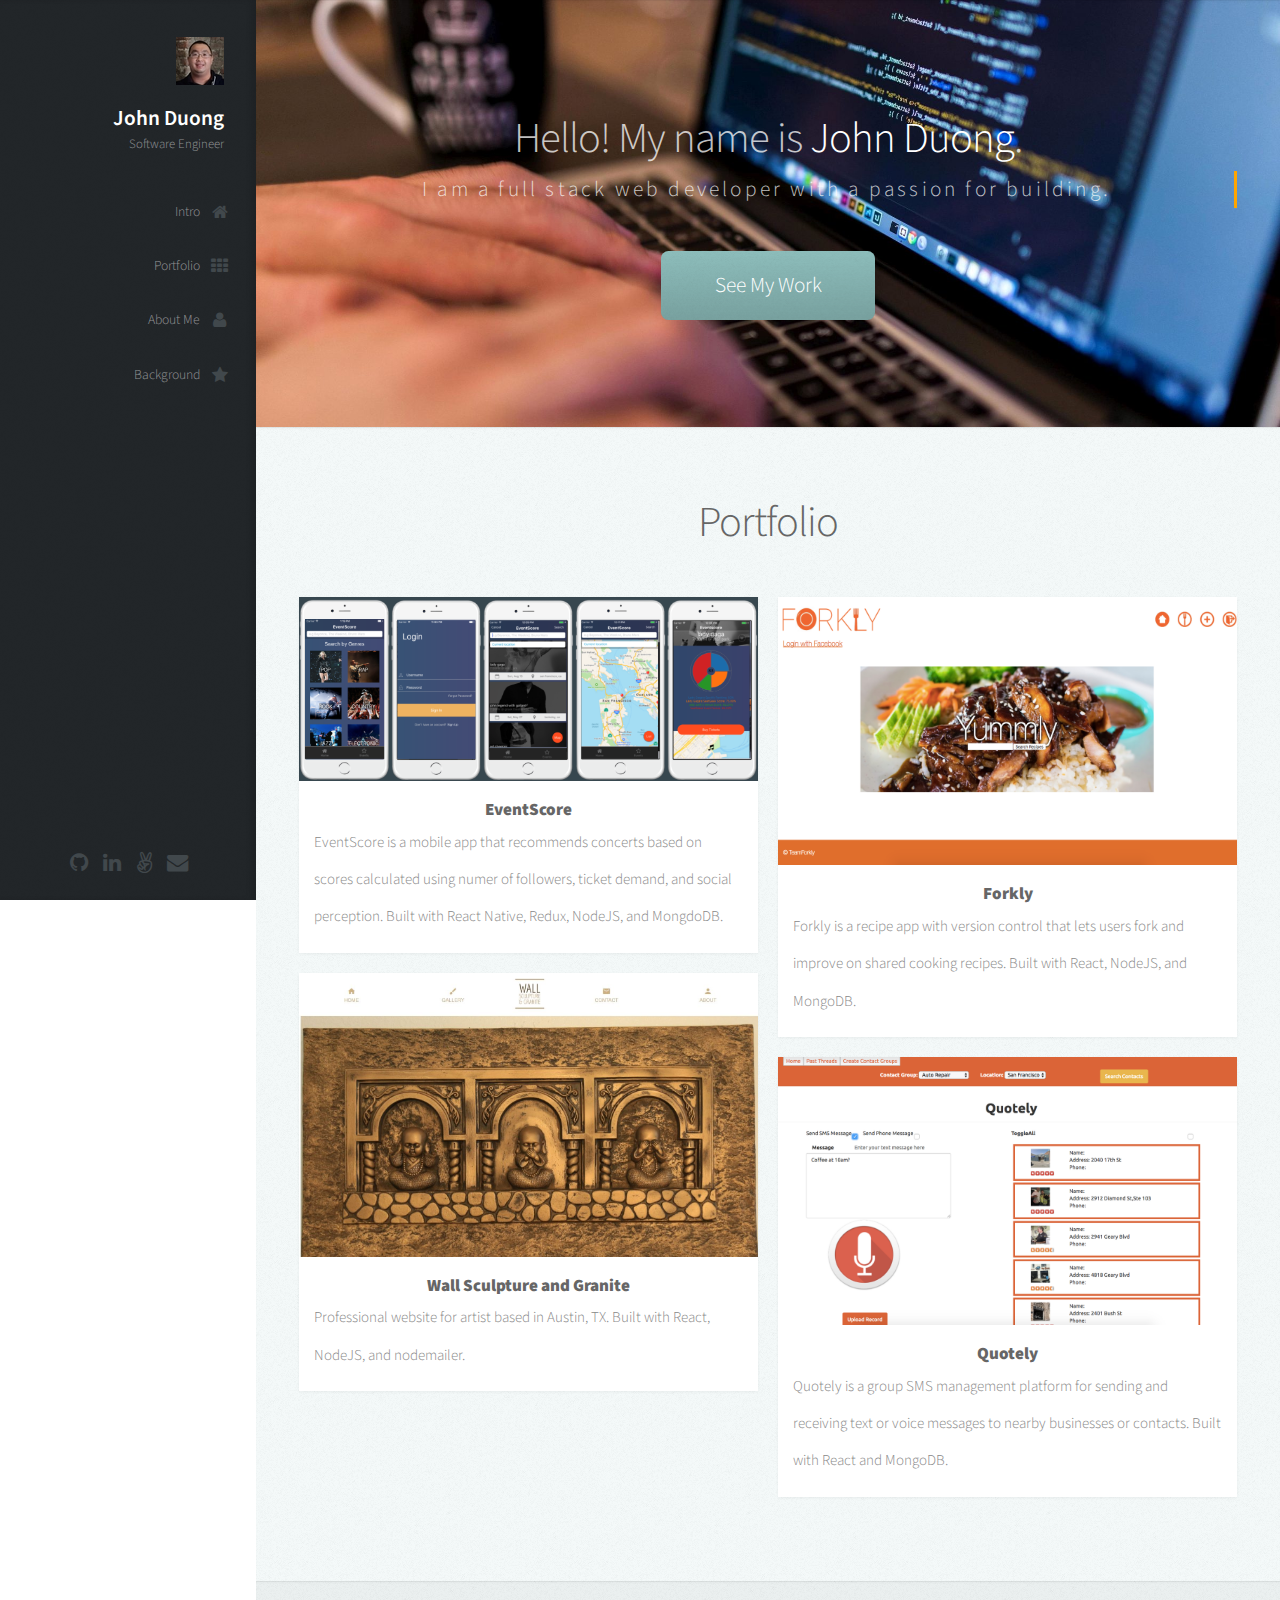
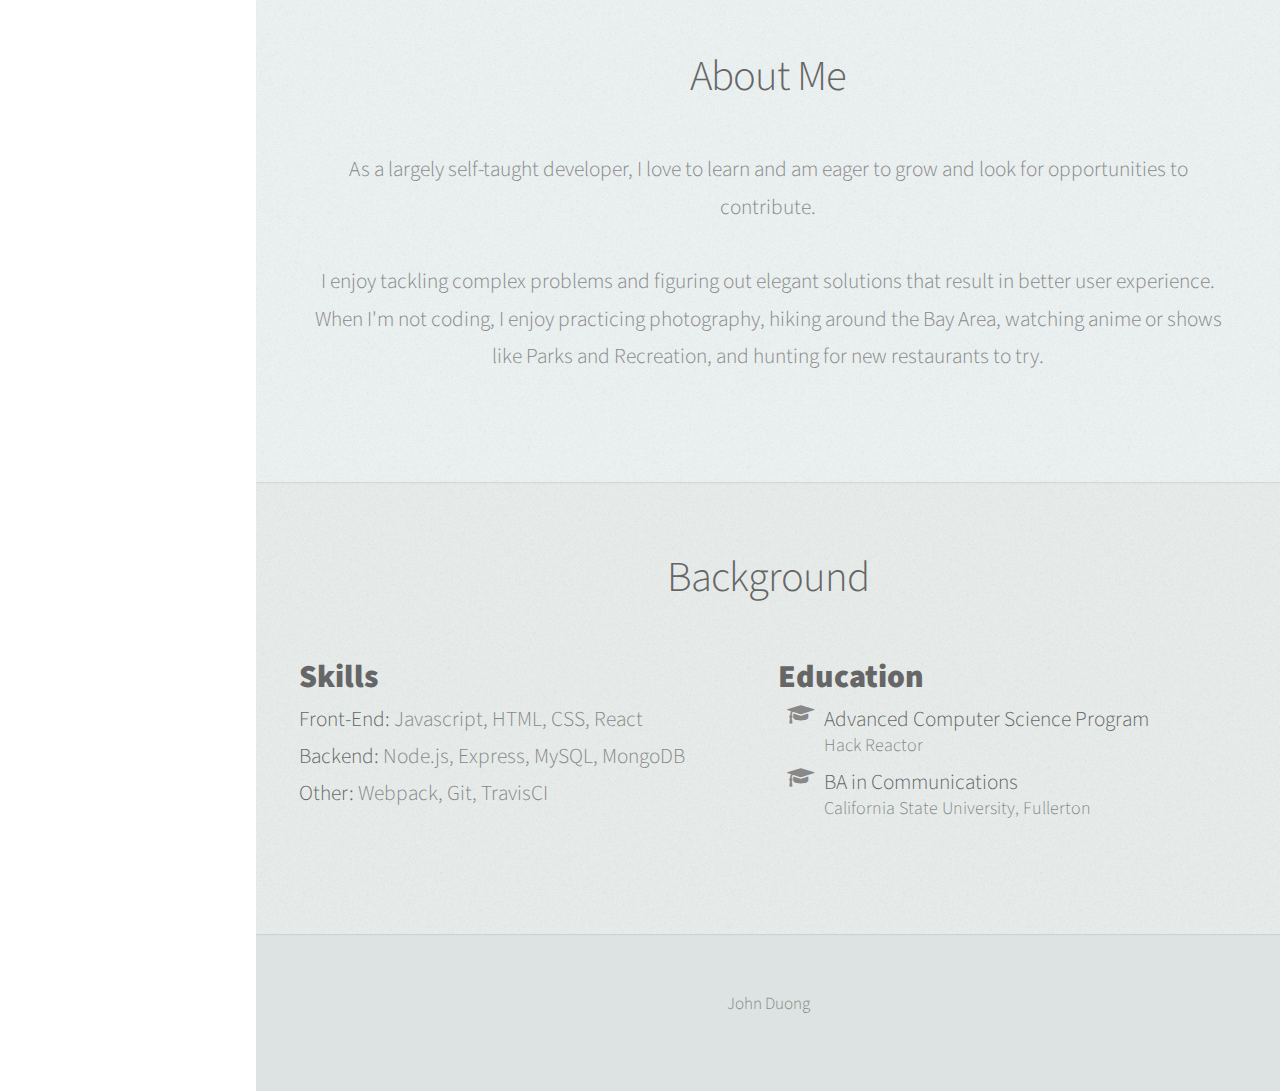
==== docs/index.html @ c447e910 "changed order of items in portfolio" ====
<!DOCTYPE HTML>

<html>

<head>
	<meta name="generator" content="Hugo 0.26" />
	<title>John Duong | Full Stack Developer</title>
	<meta charset="utf-8" />
	<meta name="viewport" content="width=device-width, initial-scale=1" />

	<link rel="stylesheet" href="css/main.css" />


</head>

<body>


	<div id="header">

		<div class="top">


			<div id="logo">
				<span class="image avatar48">
					<img src="img/profileppic48.jpg" alt="" />
				</span>
				<h1 id="title">John Duong</h1>
				<p>Software Engineer</p>
			</div>


			<nav id="nav">

				<ul>
					<li>
						<a href="#top" id="top-link" class="skel-layers-ignoreHref">
							<span class="icon fa-home">Intro</span>
						</a>
					</li>
					<li>
						<a href="#portfolio" id="portfolio-link" class="skel-layers-ignoreHref">
							<span class="icon fa-th">Portfolio</span>
						</a>
					</li>
					<li>
						<a href="#about" id="about-link" class="skel-layers-ignoreHref">
							<span class="icon fa-user">About Me</span>
						</a>
					</li>
					<li>
						<a href="#contact" id="contact-link" class="skel-layers-ignoreHref">
							<span class="icon fa-star">Background</span>
						</a>
					</li>
				</ul>
			</nav>

		</div>

		<div class="bottom">


			<ul class="icons">

				<li>
					<a href="https://github.com/johntduong" class="icon fa-github">
						<span class="label">github</span>
					</a>
				</li>

				<li>
					<a href="https://www.linkedin.com/in/johntduong/" class="icon fa-linkedin">
						<span class="label">linkedin</span>
					</a>
				</li>

				<li>
					<a href="https://angel.co/john-duong-3" class="icon fa-angellist">
						<span class="label">angellist</span>
					</a>
				</li>

				<li>
					<a href="mailto:duong.johnpaul@gmail.com" class="icon fa-envelope">
						<span class="label">email</span>
					</a>
				</li>

			</ul>

		</div>

	</div>


	<div id="main">


		<section id="top" class="one dark cover">
			<div class="container">

				<header class="typewriter">
					<h2 class="alt">Hello! My name is
						<strong>John Duong</strong>.</h2>
					<p>I am a full stack web developer with a passion for building.
						<br />
					</p>
				</header>

				<footer>
					<a href="#portfolio" class="button scrolly">See My Work</a>
				</footer>

			</div>
		</section>


		<section id="portfolio" class="two">
			<div class="container">

				<header>
					<h2>Portfolio</h2>
				</header>

				<div class="row">
					<div class="4u 12u$(mobile)">

						<article class="item">
							<a href="https://github.com/johntduong/Eventscore" class="image fit">
								<img src="img/eventscore.png" alt="" />
							</a>
							<header>
								<h3>EventScore</h3>
								<p class="portdescription">EventScore is a mobile app that recommends concerts based on scores calculated using numer of followers, ticket demand,
									and social perception. Built with React Native, Redux, NodeJS, and MongdoDB.</p>
							</header>
						</article>

						<article class="item">
							<a href="https://github.com/johntduong/datart-client" class="image fit">
								<img src="img/wallsculpture.jpg" alt="" />
							</a>
							<header>
								<h3>Wall Sculpture and Granite</h3>
								<p class="portdescription">Professional website for artist based in Austin, TX. Built with React, NodeJS, and nodemailer.</p>
							</header>
						</article>

					</div>

					<div class="4u 12u$(mobile)">

						<article class="item">
							<a href="https://forkly-shielded-oasis-16105.herokuapp.com/" class="image fit">
								<img src="img/forkly.png" alt="" />
							</a>
							<header>
								<h3>Forkly</h3>
								<p class="portdescription">Forkly is a recipe app with version control that lets users fork and improve on shared cooking recipes. Built with
									React, NodeJS, and MongoDB.</p>
							</header>
						</article>

						<article class="item">
							<a href="https://github.com/johntduong/Quoted" class="image fit">
								<img src="img/quotely.png" alt="" />
							</a>
							<header>
								<h3>Quotely</h3>
								<p class="portdescription">Quotely is a group SMS management platform for sending and receiving text or voice messages to nearby businesses
									or contacts. Built with React and MongoDB.</p>
							</header>
						</article>

					</div>

					<div class="4u 12u$(mobile)">

					</div>
				</div>


			</div>
		</section>


		<section id="about" class="three">
			<div class="container">

				<header>
					<h2>About Me</h2>
				</header>

				<p>As a largely self-taught developer, I love to learn and am eager to grow and look for opportunities to contribute.
					<br />
					<br /> I enjoy tackling complex problems and figuring out elegant solutions that result in better user experience. When I'm
					not coding, I enjoy practicing photography, hiking around the Bay Area, watching anime or shows like Parks and Recreation,
					and hunting for new restaurants to try.
				</p>

			</div>
		</section>


		<section id="contact" class="four">
			<div class="container">

				<header>
					<h2>Background</h2>
				</header>

				<form method="post" action="#">
					<div class="row">
						<div class="6u 12u$(mobile) background">
							<h3 class="backgroundheader">Skills</h3>
							<ul>
								<li>
									<b>Front-End:</b> Javascript, HTML, CSS, React</li>
								<li>
									<b>Backend:</b> Node.js, Express, MySQL, MongoDB</li>
								<li>
									<b>Other:</b> Webpack, Git, TravisCI</li>
							</ul>
						</div>

						<div class="6u$ 12u$(mobile) background">
							<h3 class="backgroundheader">Education</h3>
							<ul class="ul-edu fa-ul">
								<li>
									<i class="fa-li fa fa-graduation-cap">
									</i>
									<div class="description">
										<p class="course">Advanced Computer Science Program</p>
										<p class="institution">Hack Reactor</p>
									</div>
								</li>
								<li>
									<i class="fa-li fa fa-graduation-cap">
									</i>
									<div class="description">
										<p class="course">BA in Communications</p>
										<p class="institution">California State University, Fullerton</p>
									</div>
								</li>
							</ul>
						</div>
					</div>
				</form>

			</div>
		</section>

	</div>


	<div id="footer">

		<ul class="copyright">
			<li>John Duong</li>
		</ul>

	</div>


	<script src="/js/jquery.min.js"></script>
	<script src="/js/jquery.scrolly.min.js"></script>
	<script src="/js/jquery.scrollzer.min.js"></script>
	<script src="/js/skel.min.js"></script>
	<script src="/js/util.js"></script>

	<script src="/js/main.js"></script>

</body>

</html>
---- docs/css/main.css ----
@import url("font-awesome.min.css");
@import url("https://fonts.googleapis.com/css?family=Source+Sans+Pro:300,300italic,400,600");

/*
	Prologue by HTML5 UP
	html5up.net | @ajlkn
	Free for personal and commercial use under the CCA 3.0 license (html5up.net/license)
*/

/* Reset */

	html, body, div, span, applet, object, iframe, h1, h2, h3, h4, h5, h6, p, blockquote, pre, a, abbr, acronym, address, big, cite, code, del, dfn, em, img, ins, kbd, q, s, samp, small, strike, strong, sub, sup, tt, var, b, u, i, center, dl, dt, dd, ol, ul, li, fieldset, form, label, legend, table, caption, tbody, tfoot, thead, tr, th, td, article, aside, canvas, details, embed, figure, figcaption, footer, header, hgroup, menu, nav, output, ruby, section, summary, time, mark, audio, video {
		margin: 0;
		padding: 0;
		border: 0;
		font-size: 100%;
		font: inherit;
		vertical-align: baseline;
	}

	article, aside, details, figcaption, figure, footer, header, hgroup, menu, nav, section {
		display: block;
	}

	body {
		line-height: 1;
	}

	ol, ul {
		list-style: none;
	}

	blockquote, q {
		quotes: none;
	}

	blockquote:before, blockquote:after, q:before, q:after {
		content: '';
		content: none;
	}

	table {
		border-collapse: collapse;
		border-spacing: 0;
	}

	body {
		-webkit-text-size-adjust: none;
	}

/* Box Model */

	*, *:before, *:after {
		-moz-box-sizing: border-box;
		-webkit-box-sizing: border-box;
		box-sizing: border-box;
	}

/* Containers */

	.container {
		margin-left: auto;
		margin-right: auto;
	}

	.container.\31 25\25 {
		width: 100%;
		max-width: 1750px;
		min-width: 1400px;
	}

	.container.\37 5\25 {
		width: 1050px;
	}

	.container.\35 0\25 {
		width: 700px;
	}

	.container.\32 5\25 {
		width: 350px;
	}

	.container {
		width: 1400px;
	}

	@media screen and (min-width: 961px) and (max-width: 1880px) {

		.container.\31 25\25 {
			width: 100%;
			max-width: 1500px;
			min-width: 1200px;
		}

		.container.\37 5\25 {
			width: 900px;
		}

		.container.\35 0\25 {
			width: 600px;
		}

		.container.\32 5\25 {
			width: 300px;
		}

		.container {
			width: 1200px;
		}

	}

	@media screen and (min-width: 961px) and (max-width: 1620px) {

		.container.\31 25\25 {
			width: 100%;
			max-width: 1200px;
			min-width: 960px;
		}

		.container.\37 5\25 {
			width: 720px;
		}

		.container.\35 0\25 {
			width: 480px;
		}

		.container.\32 5\25 {
			width: 240px;
		}

		.container {
			width: 960px;
		}

	}

	@media screen and (min-width: 961px) and (max-width: 1320px) {

		.container.\31 25\25 {
			width: 100%;
			max-width: 125%;
			min-width: 100%;
		}

		.container.\37 5\25 {
			width: 75%;
		}

		.container.\35 0\25 {
			width: 50%;
		}

		.container.\32 5\25 {
			width: 25%;
		}

		.container {
			width: 100%;
		}

	}

	@media screen and (max-width: 960px) {

		.container.\31 25\25 {
			width: 100%;
			max-width: 125%;
			min-width: 100%;
		}

		.container.\37 5\25 {
			width: 75%;
		}

		.container.\35 0\25 {
			width: 50%;
		}

		.container.\32 5\25 {
			width: 25%;
		}

		.container {
			width: 100%;
		}

	}

	@media screen and (max-width: 736px) {

		.container.\31 25\25 {
			width: 100%;
			max-width: 125%;
			min-width: 100%;
		}

		.container.\37 5\25 {
			width: 75%;
		}

		.container.\35 0\25 {
			width: 50%;
		}

		.container.\32 5\25 {
			width: 25%;
		}

		.container {
			width: 100% !important;
		}

	}

/* Grid */

	.row {
		border-bottom: solid 1px transparent;
		-moz-box-sizing: border-box;
		-webkit-box-sizing: border-box;
		box-sizing: border-box;
	}

	.row > * {
		float: left;
		-moz-box-sizing: border-box;
		-webkit-box-sizing: border-box;
		box-sizing: border-box;
	}

	.row:after, .row:before {
		content: '';
		display: block;
		clear: both;
		height: 0;
	}

	.row.uniform > * > :first-child {
		margin-top: 0;
	}

	.row.uniform > * > :last-child {
		margin-bottom: 0;
	}

	.row.\30 \25 > * {
		padding: 0px 0 0 0px;
	}

	.row.\30 \25 {
		margin: 0px 0 -1px 0px;
	}

	.row.uniform.\30 \25 > * {
		padding: 0px 0 0 0px;
	}

	.row.uniform.\30 \25 {
		margin: 0px 0 -1px 0px;
	}

	.row > * {
		padding: 40px 0 0 40px;
	}

	.row {
		margin: -40px 0 -1px -40px;
	}

	.row.uniform > * {
		padding: 40px 0 0 40px;
	}

	.row.uniform {
		margin: -40px 0 -1px -40px;
	}

	.row.\32 00\25 > * {
		padding: 80px 0 0 80px;
	}

	.row.\32 00\25 {
		margin: -80px 0 -1px -80px;
	}

	.row.uniform.\32 00\25 > * {
		padding: 80px 0 0 80px;
	}

	.row.uniform.\32 00\25 {
		margin: -80px 0 -1px -80px;
	}

	.row.\31 50\25 > * {
		padding: 60px 0 0 60px;
	}

	.row.\31 50\25 {
		margin: -60px 0 -1px -60px;
	}

	.row.uniform.\31 50\25 > * {
		padding: 60px 0 0 60px;
	}

	.row.uniform.\31 50\25 {
		margin: -60px 0 -1px -60px;
	}

	.row.\35 0\25 > * {
		padding: 20px 0 0 20px;
	}

	.row.\35 0\25 {
		margin: -20px 0 -1px -20px;
	}

	.row.uniform.\35 0\25 > * {
		padding: 20px 0 0 20px;
	}

	.row.uniform.\35 0\25 {
		margin: -20px 0 -1px -20px;
	}

	.row.\32 5\25 > * {
		padding: 10px 0 0 10px;
	}

	.row.\32 5\25 {
		margin: -10px 0 -1px -10px;
	}

	.row.uniform.\32 5\25 > * {
		padding: 10px 0 0 10px;
	}

	.row.uniform.\32 5\25 {
		margin: -10px 0 -1px -10px;
	}

	.\31 2u, .\31 2u\24 {
		width: 100%;
		clear: none;
		margin-left: 0;
	}

	.\31 1u, .\31 1u\24 {
		width: 91.6666666667%;
		clear: none;
		margin-left: 0;
	}

	.\31 0u, .\31 0u\24 {
		width: 83.3333333333%;
		clear: none;
		margin-left: 0;
	}

	.\39 u, .\39 u\24 {
		width: 75%;
		clear: none;
		margin-left: 0;
	}

	.\38 u, .\38 u\24 {
		width: 66.6666666667%;
		clear: none;
		margin-left: 0;
	}

	.\37 u, .\37 u\24 {
		width: 58.3333333333%;
		clear: none;
		margin-left: 0;
	}

	.\36 u, .\36 u\24 {
		width: 50%;
		clear: none;
		margin-left: 0;
	}

	.\35 u, .\35 u\24 {
		width: 41.6666666667%;
		clear: none;
		margin-left: 0;
	}

	.\34 u, .\34 u\24 {
		width: 50%;
		clear: none;
		margin-left: 0;
	}

	.\33 u, .\33 u\24 {
		width: 25%;
		clear: none;
		margin-left: 0;
	}

	.\32 u, .\32 u\24 {
		width: 16.6666666667%;
		clear: none;
		margin-left: 0;
	}

	.\31 u, .\31 u\24 {
		width: 8.3333333333%;
		clear: none;
		margin-left: 0;
	}

	.\31 2u\24 + *,
	.\31 1u\24 + *,
	.\31 0u\24 + *,
	.\39 u\24 + *,
	.\38 u\24 + *,
	.\37 u\24 + *,
	.\36 u\24 + *,
	.\35 u\24 + *,
	.\34 u\24 + *,
	.\33 u\24 + *,
	.\32 u\24 + *,
	.\31 u\24 + * {
		clear: left;
	}

	.\-11u {
		margin-left: 91.66667%;
	}

	.\-10u {
		margin-left: 83.33333%;
	}

	.\-9u {
		margin-left: 75%;
	}

	.\-8u {
		margin-left: 66.66667%;
	}

	.\-7u {
		margin-left: 58.33333%;
	}

	.\-6u {
		margin-left: 50%;
	}

	.\-5u {
		margin-left: 41.66667%;
	}

	.\-4u {
		margin-left: 33.33333%;
	}

	.\-3u {
		margin-left: 25%;
	}

	.\-2u {
		margin-left: 16.66667%;
	}

	.\-1u {
		margin-left: 8.33333%;
	}

	@media screen and (min-width: 961px) and (max-width: 1880px) {

		.row > * {
			padding: 40px 0 0 40px;
		}

		.row {
			margin: -40px 0 -1px -40px;
		}

		.row.uniform > * {
			padding: 40px 0 0 40px;
		}

		.row.uniform {
			margin: -40px 0 -1px -40px;
		}

		.row.\32 00\25 > * {
			padding: 80px 0 0 80px;
		}

		.row.\32 00\25 {
			margin: -80px 0 -1px -80px;
		}

		.row.uniform.\32 00\25 > * {
			padding: 80px 0 0 80px;
		}

		.row.uniform.\32 00\25 {
			margin: -80px 0 -1px -80px;
		}

		.row.\31 50\25 > * {
			padding: 60px 0 0 60px;
		}

		.row.\31 50\25 {
			margin: -60px 0 -1px -60px;
		}

		.row.uniform.\31 50\25 > * {
			padding: 60px 0 0 60px;
		}

		.row.uniform.\31 50\25 {
			margin: -60px 0 -1px -60px;
		}

		.row.\35 0\25 > * {
			padding: 20px 0 0 20px;
		}

		.row.\35 0\25 {
			margin: -20px 0 -1px -20px;
		}

		.row.uniform.\35 0\25 > * {
			padding: 20px 0 0 20px;
		}

		.row.uniform.\35 0\25 {
			margin: -20px 0 -1px -20px;
		}

		.row.\32 5\25 > * {
			padding: 10px 0 0 10px;
		}

		.row.\32 5\25 {
			margin: -10px 0 -1px -10px;
		}

		.row.uniform.\32 5\25 > * {
			padding: 10px 0 0 10px;
		}

		.row.uniform.\32 5\25 {
			margin: -10px 0 -1px -10px;
		}

		.\31 2u\28wide\29, .\31 2u\24\28wide\29 {
			width: 100%;
			clear: none;
			margin-left: 0;
		}

		.\31 1u\28wide\29, .\31 1u\24\28wide\29 {
			width: 91.6666666667%;
			clear: none;
			margin-left: 0;
		}

		.\31 0u\28wide\29, .\31 0u\24\28wide\29 {
			width: 83.3333333333%;
			clear: none;
			margin-left: 0;
		}

		.\39 u\28wide\29, .\39 u\24\28wide\29 {
			width: 75%;
			clear: none;
			margin-left: 0;
		}

		.\38 u\28wide\29, .\38 u\24\28wide\29 {
			width: 66.6666666667%;
			clear: none;
			margin-left: 0;
		}

		.\37 u\28wide\29, .\37 u\24\28wide\29 {
			width: 58.3333333333%;
			clear: none;
			margin-left: 0;
		}

		.\36 u\28wide\29, .\36 u\24\28wide\29 {
			width: 50%;
			clear: none;
			margin-left: 0;
		}

		.\35 u\28wide\29, .\35 u\24\28wide\29 {
			width: 41.6666666667%;
			clear: none;
			margin-left: 0;
		}

		.\34 u\28wide\29, .\34 u\24\28wide\29 {
			width: 50%;
			clear: none;
			margin-left: 0;
		}

		.\33 u\28wide\29, .\33 u\24\28wide\29 {
			width: 25%;
			clear: none;
			margin-left: 0;
		}

		.\32 u\28wide\29, .\32 u\24\28wide\29 {
			width: 16.6666666667%;
			clear: none;
			margin-left: 0;
		}

		.\31 u\28wide\29, .\31 u\24\28wide\29 {
			width: 8.3333333333%;
			clear: none;
			margin-left: 0;
		}

		.\31 2u\24\28wide\29 + *,
		.\31 1u\24\28wide\29 + *,
		.\31 0u\24\28wide\29 + *,
		.\39 u\24\28wide\29 + *,
		.\38 u\24\28wide\29 + *,
		.\37 u\24\28wide\29 + *,
		.\36 u\24\28wide\29 + *,
		.\35 u\24\28wide\29 + *,
		.\34 u\24\28wide\29 + *,
		.\33 u\24\28wide\29 + *,
		.\32 u\24\28wide\29 + *,
		.\31 u\24\28wide\29 + * {
			clear: left;
		}

		.\-11u\28wide\29 {
			margin-left: 91.66667%;
		}

		.\-10u\28wide\29 {
			margin-left: 83.33333%;
		}

		.\-9u\28wide\29 {
			margin-left: 75%;
		}

		.\-8u\28wide\29 {
			margin-left: 66.66667%;
		}

		.\-7u\28wide\29 {
			margin-left: 58.33333%;
		}

		.\-6u\28wide\29 {
			margin-left: 50%;
		}

		.\-5u\28wide\29 {
			margin-left: 41.66667%;
		}

		.\-4u\28wide\29 {
			margin-left: 33.33333%;
		}

		.\-3u\28wide\29 {
			margin-left: 25%;
		}

		.\-2u\28wide\29 {
			margin-left: 16.66667%;
		}

		.\-1u\28wide\29 {
			margin-left: 8.33333%;
		}

	}

	@media screen and (min-width: 961px) and (max-width: 1620px) {

		.row > * {
			padding: 40px 0 0 40px;
		}

		.row {
			margin: -40px 0 -1px -40px;
		}

		.row.uniform > * {
			padding: 40px 0 0 40px;
		}

		.row.uniform {
			margin: -40px 0 -1px -40px;
		}

		.row.\32 00\25 > * {
			padding: 80px 0 0 80px;
		}

		.row.\32 00\25 {
			margin: -80px 0 -1px -80px;
		}

		.row.uniform.\32 00\25 > * {
			padding: 80px 0 0 80px;
		}

		.row.uniform.\32 00\25 {
			margin: -80px 0 -1px -80px;
		}

		.row.\31 50\25 > * {
			padding: 60px 0 0 60px;
		}

		.row.\31 50\25 {
			margin: -60px 0 -1px -60px;
		}

		.row.uniform.\31 50\25 > * {
			padding: 60px 0 0 60px;
		}

		.row.uniform.\31 50\25 {
			margin: -60px 0 -1px -60px;
		}

		.row.\35 0\25 > * {
			padding: 20px 0 0 20px;
		}

		.row.\35 0\25 {
			margin: -20px 0 -1px -20px;
		}

		.row.uniform.\35 0\25 > * {
			padding: 20px 0 0 20px;
		}

		.row.uniform.\35 0\25 {
			margin: -20px 0 -1px -20px;
		}

		.row.\32 5\25 > * {
			padding: 10px 0 0 10px;
		}

		.row.\32 5\25 {
			margin: -10px 0 -1px -10px;
		}

		.row.uniform.\32 5\25 > * {
			padding: 10px 0 0 10px;
		}

		.row.uniform.\32 5\25 {
			margin: -10px 0 -1px -10px;
		}

		.\31 2u\28normal\29, .\31 2u\24\28normal\29 {
			width: 100%;
			clear: none;
			margin-left: 0;
		}

		.\31 1u\28normal\29, .\31 1u\24\28normal\29 {
			width: 91.6666666667%;
			clear: none;
			margin-left: 0;
		}

		.\31 0u\28normal\29, .\31 0u\24\28normal\29 {
			width: 83.3333333333%;
			clear: none;
			margin-left: 0;
		}

		.\39 u\28normal\29, .\39 u\24\28normal\29 {
			width: 75%;
			clear: none;
			margin-left: 0;
		}

		.\38 u\28normal\29, .\38 u\24\28normal\29 {
			width: 66.6666666667%;
			clear: none;
			margin-left: 0;
		}

		.\37 u\28normal\29, .\37 u\24\28normal\29 {
			width: 58.3333333333%;
			clear: none;
			margin-left: 0;
		}

		.\36 u\28normal\29, .\36 u\24\28normal\29 {
			width: 50%;
			clear: none;
			margin-left: 0;
		}

		.\35 u\28normal\29, .\35 u\24\28normal\29 {
			width: 41.6666666667%;
			clear: none;
			margin-left: 0;
		}

		.\34 u\28normal\29, .\34 u\24\28normal\29 {
			width: 50%;
			clear: none;
			margin-left: 0;
		}

		.\33 u\28normal\29, .\33 u\24\28normal\29 {
			width: 25%;
			clear: none;
			margin-left: 0;
		}

		.\32 u\28normal\29, .\32 u\24\28normal\29 {
			width: 16.6666666667%;
			clear: none;
			margin-left: 0;
		}

		.\31 u\28normal\29, .\31 u\24\28normal\29 {
			width: 8.3333333333%;
			clear: none;
			margin-left: 0;
		}

		.\31 2u\24\28normal\29 + *,
		.\31 1u\24\28normal\29 + *,
		.\31 0u\24\28normal\29 + *,
		.\39 u\24\28normal\29 + *,
		.\38 u\24\28normal\29 + *,
		.\37 u\24\28normal\29 + *,
		.\36 u\24\28normal\29 + *,
		.\35 u\24\28normal\29 + *,
		.\34 u\24\28normal\29 + *,
		.\33 u\24\28normal\29 + *,
		.\32 u\24\28normal\29 + *,
		.\31 u\24\28normal\29 + * {
			clear: left;
		}

		.\-11u\28normal\29 {
			margin-left: 91.66667%;
		}

		.\-10u\28normal\29 {
			margin-left: 83.33333%;
		}

		.\-9u\28normal\29 {
			margin-left: 75%;
		}

		.\-8u\28normal\29 {
			margin-left: 66.66667%;
		}

		.\-7u\28normal\29 {
			margin-left: 58.33333%;
		}

		.\-6u\28normal\29 {
			margin-left: 50%;
		}

		.\-5u\28normal\29 {
			margin-left: 41.66667%;
		}

		.\-4u\28normal\29 {
			margin-left: 33.33333%;
		}

		.\-3u\28normal\29 {
			margin-left: 25%;
		}

		.\-2u\28normal\29 {
			margin-left: 16.66667%;
		}

		.\-1u\28normal\29 {
			margin-left: 8.33333%;
		}

	}

	@media screen and (min-width: 961px) and (max-width: 1320px) {

		.row > * {
			padding: 20px 0 0 20px;
		}

		.row {
			margin: -20px 0 -1px -20px;
		}

		.row.uniform > * {
			padding: 20px 0 0 20px;
		}

		.row.uniform {
			margin: -20px 0 -1px -20px;
		}

		.row.\32 00\25 > * {
			padding: 40px 0 0 40px;
		}

		.row.\32 00\25 {
			margin: -40px 0 -1px -40px;
		}

		.row.uniform.\32 00\25 > * {
			padding: 40px 0 0 40px;
		}

		.row.uniform.\32 00\25 {
			margin: -40px 0 -1px -40px;
		}

		.row.\31 50\25 > * {
			padding: 30px 0 0 30px;
		}

		.row.\31 50\25 {
			margin: -30px 0 -1px -30px;
		}

		.row.uniform.\31 50\25 > * {
			padding: 30px 0 0 30px;
		}

		.row.uniform.\31 50\25 {
			margin: -30px 0 -1px -30px;
		}

		.row.\35 0\25 > * {
			padding: 10px 0 0 10px;
		}

		.row.\35 0\25 {
			margin: -10px 0 -1px -10px;
		}

		.row.uniform.\35 0\25 > * {
			padding: 10px 0 0 10px;
		}

		.row.uniform.\35 0\25 {
			margin: -10px 0 -1px -10px;
		}

		.row.\32 5\25 > * {
			padding: 5px 0 0 5px;
		}

		.row.\32 5\25 {
			margin: -5px 0 -1px -5px;
		}

		.row.uniform.\32 5\25 > * {
			padding: 5px 0 0 5px;
		}

		.row.uniform.\32 5\25 {
			margin: -5px 0 -1px -5px;
		}

		.\31 2u\28narrow\29, .\31 2u\24\28narrow\29 {
			width: 100%;
			clear: none;
			margin-left: 0;
		}

		.\31 1u\28narrow\29, .\31 1u\24\28narrow\29 {
			width: 91.6666666667%;
			clear: none;
			margin-left: 0;
		}

		.\31 0u\28narrow\29, .\31 0u\24\28narrow\29 {
			width: 83.3333333333%;
			clear: none;
			margin-left: 0;
		}

		.\39 u\28narrow\29, .\39 u\24\28narrow\29 {
			width: 75%;
			clear: none;
			margin-left: 0;
		}

		.\38 u\28narrow\29, .\38 u\24\28narrow\29 {
			width: 66.6666666667%;
			clear: none;
			margin-left: 0;
		}

		.\37 u\28narrow\29, .\37 u\24\28narrow\29 {
			width: 58.3333333333%;
			clear: none;
			margin-left: 0;
		}

		.\36 u\28narrow\29, .\36 u\24\28narrow\29 {
			width: 50%;
			clear: none;
			margin-left: 0;
		}

		.\35 u\28narrow\29, .\35 u\24\28narrow\29 {
			width: 41.6666666667%;
			clear: none;
			margin-left: 0;
		}

		.\34 u\28narrow\29, .\34 u\24\28narrow\29 {
			width: 50%;
			clear: none;
			margin-left: 0;
		}

		.\33 u\28narrow\29, .\33 u\24\28narrow\29 {
			width: 25%;
			clear: none;
			margin-left: 0;
		}

		.\32 u\28narrow\29, .\32 u\24\28narrow\29 {
			width: 16.6666666667%;
			clear: none;
			margin-left: 0;
		}

		.\31 u\28narrow\29, .\31 u\24\28narrow\29 {
			width: 8.3333333333%;
			clear: none;
			margin-left: 0;
		}

		.\31 2u\24\28narrow\29 + *,
		.\31 1u\24\28narrow\29 + *,
		.\31 0u\24\28narrow\29 + *,
		.\39 u\24\28narrow\29 + *,
		.\38 u\24\28narrow\29 + *,
		.\37 u\24\28narrow\29 + *,
		.\36 u\24\28narrow\29 + *,
		.\35 u\24\28narrow\29 + *,
		.\34 u\24\28narrow\29 + *,
		.\33 u\24\28narrow\29 + *,
		.\32 u\24\28narrow\29 + *,
		.\31 u\24\28narrow\29 + * {
			clear: left;
		}

		.\-11u\28narrow\29 {
			margin-left: 91.66667%;
		}

		.\-10u\28narrow\29 {
			margin-left: 83.33333%;
		}

		.\-9u\28narrow\29 {
			margin-left: 75%;
		}

		.\-8u\28narrow\29 {
			margin-left: 66.66667%;
		}

		.\-7u\28narrow\29 {
			margin-left: 58.33333%;
		}

		.\-6u\28narrow\29 {
			margin-left: 50%;
		}

		.\-5u\28narrow\29 {
			margin-left: 41.66667%;
		}

		.\-4u\28narrow\29 {
			margin-left: 33.33333%;
		}

		.\-3u\28narrow\29 {
			margin-left: 25%;
		}

		.\-2u\28narrow\29 {
			margin-left: 16.66667%;
		}

		.\-1u\28narrow\29 {
			margin-left: 8.33333%;
		}

	}

	@media screen and (max-width: 960px) {

		.row > * {
			padding: 20px 0 0 20px;
		}

		.row {
			margin: -20px 0 -1px -20px;
		}

		.row.uniform > * {
			padding: 20px 0 0 20px;
		}

		.row.uniform {
			margin: -20px 0 -1px -20px;
		}

		.row.\32 00\25 > * {
			padding: 40px 0 0 40px;
		}

		.row.\32 00\25 {
			margin: -40px 0 -1px -40px;
		}

		.row.uniform.\32 00\25 > * {
			padding: 40px 0 0 40px;
		}

		.row.uniform.\32 00\25 {
			margin: -40px 0 -1px -40px;
		}

		.row.\31 50\25 > * {
			padding: 30px 0 0 30px;
		}

		.row.\31 50\25 {
			margin: -30px 0 -1px -30px;
		}

		.row.uniform.\31 50\25 > * {
			padding: 30px 0 0 30px;
		}

		.row.uniform.\31 50\25 {
			margin: -30px 0 -1px -30px;
		}

		.row.\35 0\25 > * {
			padding: 10px 0 0 10px;
		}

		.row.\35 0\25 {
			margin: -10px 0 -1px -10px;
		}

		.row.uniform.\35 0\25 > * {
			padding: 10px 0 0 10px;
		}

		.row.uniform.\35 0\25 {
			margin: -10px 0 -1px -10px;
		}

		.row.\32 5\25 > * {
			padding: 5px 0 0 5px;
		}

		.row.\32 5\25 {
			margin: -5px 0 -1px -5px;
		}

		.row.uniform.\32 5\25 > * {
			padding: 5px 0 0 5px;
		}

		.row.uniform.\32 5\25 {
			margin: -5px 0 -1px -5px;
		}

		.\31 2u\28narrower\29, .\31 2u\24\28narrower\29 {
			width: 100%;
			clear: none;
			margin-left: 0;
		}

		.\31 1u\28narrower\29, .\31 1u\24\28narrower\29 {
			width: 91.6666666667%;
			clear: none;
			margin-left: 0;
		}

		.\31 0u\28narrower\29, .\31 0u\24\28narrower\29 {
			width: 83.3333333333%;
			clear: none;
			margin-left: 0;
		}

		.\39 u\28narrower\29, .\39 u\24\28narrower\29 {
			width: 75%;
			clear: none;
			margin-left: 0;
		}

		.\38 u\28narrower\29, .\38 u\24\28narrower\29 {
			width: 66.6666666667%;
			clear: none;
			margin-left: 0;
		}

		.\37 u\28narrower\29, .\37 u\24\28narrower\29 {
			width: 58.3333333333%;
			clear: none;
			margin-left: 0;
		}

		.\36 u\28narrower\29, .\36 u\24\28narrower\29 {
			width: 50%;
			clear: none;
			margin-left: 0;
		}

		.\35 u\28narrower\29, .\35 u\24\28narrower\29 {
			width: 41.6666666667%;
			clear: none;
			margin-left: 0;
		}

		.\34 u\28narrower\29, .\34 u\24\28narrower\29 {
			width: 50%;
			clear: none;
			margin-left: 0;
		}

		.\33 u\28narrower\29, .\33 u\24\28narrower\29 {
			width: 25%;
			clear: none;
			margin-left: 0;
		}

		.\32 u\28narrower\29, .\32 u\24\28narrower\29 {
			width: 16.6666666667%;
			clear: none;
			margin-left: 0;
		}

		.\31 u\28narrower\29, .\31 u\24\28narrower\29 {
			width: 8.3333333333%;
			clear: none;
			margin-left: 0;
		}

		.\31 2u\24\28narrower\29 + *,
		.\31 1u\24\28narrower\29 + *,
		.\31 0u\24\28narrower\29 + *,
		.\39 u\24\28narrower\29 + *,
		.\38 u\24\28narrower\29 + *,
		.\37 u\24\28narrower\29 + *,
		.\36 u\24\28narrower\29 + *,
		.\35 u\24\28narrower\29 + *,
		.\34 u\24\28narrower\29 + *,
		.\33 u\24\28narrower\29 + *,
		.\32 u\24\28narrower\29 + *,
		.\31 u\24\28narrower\29 + * {
			clear: left;
		}

		.\-11u\28narrower\29 {
			margin-left: 91.66667%;
		}

		.\-10u\28narrower\29 {
			margin-left: 83.33333%;
		}

		.\-9u\28narrower\29 {
			margin-left: 75%;
		}

		.\-8u\28narrower\29 {
			margin-left: 66.66667%;
		}

		.\-7u\28narrower\29 {
			margin-left: 58.33333%;
		}

		.\-6u\28narrower\29 {
			margin-left: 50%;
		}

		.\-5u\28narrower\29 {
			margin-left: 41.66667%;
		}

		.\-4u\28narrower\29 {
			margin-left: 33.33333%;
		}

		.\-3u\28narrower\29 {
			margin-left: 25%;
		}

		.\-2u\28narrower\29 {
			margin-left: 16.66667%;
		}

		.\-1u\28narrower\29 {
			margin-left: 8.33333%;
		}

	}

	@media screen and (max-width: 736px) {

		.row > * {
			padding: 20px 0 0 20px;
		}

		.row {
			margin: -20px 0 -1px -20px;
		}

		.row.uniform > * {
			padding: 20px 0 0 20px;
		}

		.row.uniform {
			margin: -20px 0 -1px -20px;
		}

		.row.\32 00\25 > * {
			padding: 40px 0 0 40px;
		}

		.row.\32 00\25 {
			margin: -40px 0 -1px -40px;
		}

		.row.uniform.\32 00\25 > * {
			padding: 40px 0 0 40px;
		}

		.row.uniform.\32 00\25 {
			margin: -40px 0 -1px -40px;
		}

		.row.\31 50\25 > * {
			padding: 30px 0 0 30px;
		}

		.row.\31 50\25 {
			margin: -30px 0 -1px -30px;
		}

		.row.uniform.\31 50\25 > * {
			padding: 30px 0 0 30px;
		}

		.row.uniform.\31 50\25 {
			margin: -30px 0 -1px -30px;
		}

		.row.\35 0\25 > * {
			padding: 10px 0 0 10px;
		}

		.row.\35 0\25 {
			margin: -10px 0 -1px -10px;
		}

		.row.uniform.\35 0\25 > * {
			padding: 10px 0 0 10px;
		}

		.row.uniform.\35 0\25 {
			margin: -10px 0 -1px -10px;
		}

		.row.\32 5\25 > * {
			padding: 5px 0 0 5px;
		}

		.row.\32 5\25 {
			margin: -5px 0 -1px -5px;
		}

		.row.uniform.\32 5\25 > * {
			padding: 5px 0 0 5px;
		}

		.row.uniform.\32 5\25 {
			margin: -5px 0 -1px -5px;
		}

		.\31 2u\28mobile\29, .\31 2u\24\28mobile\29 {
			width: 100%;
			clear: none;
			margin-left: 0;
		}

		.\31 1u\28mobile\29, .\31 1u\24\28mobile\29 {
			width: 91.6666666667%;
			clear: none;
			margin-left: 0;
		}

		.\31 0u\28mobile\29, .\31 0u\24\28mobile\29 {
			width: 83.3333333333%;
			clear: none;
			margin-left: 0;
		}

		.\39 u\28mobile\29, .\39 u\24\28mobile\29 {
			width: 75%;
			clear: none;
			margin-left: 0;
		}

		.\38 u\28mobile\29, .\38 u\24\28mobile\29 {
			width: 66.6666666667%;
			clear: none;
			margin-left: 0;
		}

		.\37 u\28mobile\29, .\37 u\24\28mobile\29 {
			width: 58.3333333333%;
			clear: none;
			margin-left: 0;
		}

		.\36 u\28mobile\29, .\36 u\24\28mobile\29 {
			width: 50%;
			clear: none;
			margin-left: 0;
		}

		.\35 u\28mobile\29, .\35 u\24\28mobile\29 {
			width: 41.6666666667%;
			clear: none;
			margin-left: 0;
		}

		.\34 u\28mobile\29, .\34 u\24\28mobile\29 {
			width: 50%;
			clear: none;
			margin-left: 0;
		}

		.\33 u\28mobile\29, .\33 u\24\28mobile\29 {
			width: 25%;
			clear: none;
			margin-left: 0;
		}

		.\32 u\28mobile\29, .\32 u\24\28mobile\29 {
			width: 16.6666666667%;
			clear: none;
			margin-left: 0;
		}

		.\31 u\28mobile\29, .\31 u\24\28mobile\29 {
			width: 8.3333333333%;
			clear: none;
			margin-left: 0;
		}

		.\31 2u\24\28mobile\29 + *,
		.\31 1u\24\28mobile\29 + *,
		.\31 0u\24\28mobile\29 + *,
		.\39 u\24\28mobile\29 + *,
		.\38 u\24\28mobile\29 + *,
		.\37 u\24\28mobile\29 + *,
		.\36 u\24\28mobile\29 + *,
		.\35 u\24\28mobile\29 + *,
		.\34 u\24\28mobile\29 + *,
		.\33 u\24\28mobile\29 + *,
		.\32 u\24\28mobile\29 + *,
		.\31 u\24\28mobile\29 + * {
			clear: left;
		}

		.\-11u\28mobile\29 {
			margin-left: 91.66667%;
		}

		.\-10u\28mobile\29 {
			margin-left: 83.33333%;
		}

		.\-9u\28mobile\29 {
			margin-left: 75%;
		}

		.\-8u\28mobile\29 {
			margin-left: 66.66667%;
		}

		.\-7u\28mobile\29 {
			margin-left: 58.33333%;
		}

		.\-6u\28mobile\29 {
			margin-left: 50%;
		}

		.\-5u\28mobile\29 {
			margin-left: 41.66667%;
		}

		.\-4u\28mobile\29 {
			margin-left: 33.33333%;
		}

		.\-3u\28mobile\29 {
			margin-left: 25%;
		}

		.\-2u\28mobile\29 {
			margin-left: 16.66667%;
		}

		.\-1u\28mobile\29 {
			margin-left: 8.33333%;
		}

	}

/* Basic */

	body {
		background: #fff;
		font-family: 'Source Sans Pro', sans-serif;
		font-size: 19pt;
		font-weight: 300;
		line-height: 1.75em;
		color: #888;
	}

		body.is-loading * {
			-moz-transition: none !important;
			-webkit-transition: none !important;
			-ms-transition: none !important;
			transition: none !important;
			-moz-animation: none !important;
			-webkit-animation: none !important;
			-ms-animation: none !important;
			animation: none !important;
		}

	input, textarea, select {
		font-family: 'Source Sans Pro', sans-serif;
		font-size: 19pt;
		font-weight: 300;
		line-height: 1.75em;
		color: #888;
	}

	h1, h2, h3, h4, h5, h6 {
		font-weight: 300;
		color: #666;
		line-height: 1.5em;
	}

	h1 a, h2 a, h3 a, h4 a, h5 a, h6 a {
		color: inherit;
		text-decoration: none;
	}

		h1 a strong, h2 a strong, h3 a strong, h4 a strong, h5 a strong, h6 a strong {
			color: #333;
		}

	h2 {
		font-size: 2em;
		letter-spacing: -1px;
	}

		h2.alt {
			color: #888;
		}

			h2.alt strong {
				color: #666;
			}

	h3 {
		font-size: 1.5em;
	}

	header {
		margin: 0 0 2em 0;
	}

		header > p {
			margin: 1em 0 0 0;
		}

	.portdescription {
		margin: 0 0 0 0;
    font-size: 15px;
    padding: 0 15px;
    text-align: left;
	}

	footer {
		margin: 2em 0 0 0;
	}

	strong, b {
		font-weight: 300;
		color: #666;
	}

	em, i {
		font-style: italic;
	}

	a {
		text-decoration: none;
		color: inherit;
		border-bottom: dotted 1px rgba(128, 128, 128, 0.5);
		-moz-transition: color 0.35s ease-in-out, border-bottom-color 0.35s ease-in-out;
		-webkit-transition: color 0.35s ease-in-out, border-bottom-color 0.35s ease-in-out;
		-ms-transition: color 0.35s ease-in-out, border-bottom-color 0.35s ease-in-out;
		transition: color 0.35s ease-in-out, border-bottom-color 0.35s ease-in-out;
		outline: 0;
	}

		a:hover {
			color: #E27689;
			border-bottom-color: rgba(255, 255, 255, 0);
		}

	sub {
		position: relative;
		top: 0.5em;
		font-size: 0.8em;
	}

	sup {
		position: relative;
		top: -0.5em;
		font-size: 0.8em;
	}

	hr {
		border: 0;
		border-top: solid 1px #ddd;
	}

	blockquote {
		border-left: solid 0.5em #ddd;
		padding: 1em 0 1em 2em;
		font-style: italic;
	}

	p, ul, ol, dl, table {
		margin-bottom: 2em;
	}

	br.clear {
		clear: both;
	}

/* Sections/Article */

	section, article {
		margin-bottom: 3em;
	}

		section > :last-child,
		section > .container, section:last-child, article > :last-child,
		article > .container, article:last-child {
			margin-bottom: 0;
		}

		.row > section, .row > article {
			margin-bottom: 0;
		}

/* Image */

	.image {
		display: inline-block;
		border: 0;
	}

		.image img {
			display: block;
			width: 100%;
		}

		.image.avatar48 {
			width: 48px;
			height: 48px;
			background: #f00;
		}

			.image.avatar48 img {
				width: 48px;
				height: 48px;
			}

		.image.fit {
			display: block;
			width: 100%;
		}

		.image.featured {
			display: block;
			width: 100%;
			margin: 0 0 2em 0;
		}

		.image.left {
			float: left;
			margin: 0 2em 2em 0;
		}

		.image.centered {
			display: block;
			margin: 0 0 2em 0;
		}

			.image.centered img {
				margin: 0 auto;
				width: auto;
			}

/* List */

	ul.default {
		list-style: disc;
		padding-left: 1em;
	}

		ul.default li {
			padding-left: 0.5em;
		}

	ul.icons {
		cursor: default;
	}

		ul.icons li {
			display: inline-block;
		}

		ul.icons a {
			display: inline-block;
			width: 2em;
			height: 2em;
			line-height: 2em;
			text-align: center;
			border: 0;
		}

	ol.default {
		list-style: decimal;
		padding-left: 1.25em;
	}

		ol.default li {
			padding-left: 0.25em;
		}

/* Form */

  .background {
  	text-align: left;
  }
  .backgroundheader {
  	font-weight: 900;
  }

  .course {
  	margin-bottom: -11px;
  	color: #666666;
  }

  .institution {
  	margin-bottom: 0;
  	font-size: 18px;
  }

	form label {
		display: block;
		text-align: left;
		margin-bottom: 0.5em;
	}

	form input[type="text"],
	form input[type="email"],
	form input[type="password"],
	form select,
	form textarea {
		position: relative;
		-webkit-appearance: none;
		display: block;
		border: 0;
		outline: 0;
		background: #fff;
		background: rgba(255, 255, 255, 0.75);
		width: 100%;
		border-radius: 0.35em;
		padding: 0.75em 1em 0.75em 1em;
		box-shadow: inset 0 0.1em 0.1em 0 rgba(0, 0, 0, 0.05);
		border: solid 1px rgba(0, 0, 0, 0.15);
		-moz-transition: all 0.35s ease-in-out;
		-webkit-transition: all 0.35s ease-in-out;
		-ms-transition: all 0.35s ease-in-out;
		transition: all 0.35s ease-in-out;
	}

		form input[type="text"]:focus,
		form input[type="email"]:focus,
		form input[type="password"]:focus,
		form select:focus,
		form textarea:focus {
			box-shadow: 0 0 2px 1px #8ebebc;
			background: #fff;
		}

	form input[type="text"],
	form input[type="email"],
	form input[type="password"],
	form select {
		line-height: 1.25em;
	}

	form textarea {
		min-height: 14em;
	}

	form .formerize-placeholder {
		color: #555 !important;
	}

	form ::-webkit-input-placeholder {
		color: #555 !important;
	}

	form :-moz-placeholder {
		color: #555 !important;
	}

	form ::-moz-placeholder {
		color: #555 !important;
	}

	form :-ms-input-placeholder {
		color: #555 !important;
	}

	form ::-moz-focus-inner {
		border: 0;
	}

/* Table */

	table {
		width: 100%;
	}

		table.default {
			width: 100%;
			text-align: left;
		}

			table.default tbody tr:nth-child(2n+2) {
				background: #f4f4f4;
			}

			table.default td {
				padding: 0.5em 1em 0.5em 1em;
			}

			table.default th {
				text-align: left;
				padding: 0.5em 1em 0.5em 1em;
				color: #fff;
				background: #222729 url("images/overlay.png");
			}

			table.default thead {
				background: #444;
				color: #fff;
			}

			table.default tfoot {
				background: #eee;
			}

/* Button */

	input[type="button"],
	input[type="submit"],
	input[type="reset"],
	button,
	.button {
		position: relative;
		display: inline-block;
		border-radius: 0.35em;
		color: #fff !important;
		text-decoration: none;
		padding: 0.75em 2.5em 0.75em 2.5em;
		background-color: #8ebebc;
		border: 0;
		cursor: pointer;
		background-image: -moz-linear-gradient(top, rgba(0, 0, 0, 0), rgba(0, 0, 0, 0.15)), url("images/overlay.png");
		background-image: -webkit-linear-gradient(top, rgba(0, 0, 0, 0), rgba(0, 0, 0, 0.15)), url("images/overlay.png");
		background-image: -ms-linear-gradient(top, rgba(0, 0, 0, 0), rgba(0, 0, 0, 0.15)), url("images/overlay.png");
		background-image: linear-gradient(top, rgba(0, 0, 0, 0), rgba(0, 0, 0, 0.15)), url("images/overlay.png");
		-moz-transition: background-color 0.35s ease-in-out;
		-webkit-transition: background-color 0.35s ease-in-out;
		-ms-transition: background-color 0.35s ease-in-out;
		transition: background-color 0.35s ease-in-out;
	}

		input[type="button"]:hover,
		input[type="submit"]:hover,
		input[type="reset"]:hover,
		button:hover,
		.button:hover {
			background-color: #9ececc;
		}

		input[type="button"]:active,
		input[type="submit"]:active,
		input[type="reset"]:active,
		button:active,
		.button:active {
			background-color: #7eaeac;
		}

/* Item */

	.item {
		box-shadow: 0 0.05em 0.15em 0 rgba(0, 0, 0, 0.05);
		margin-bottom: 40px;
	}

		.item header {
			background: #fff;
			margin: 0;
			padding: 1em 0 1em 0;
			font-size: 0.8em;
		}

			.item header h3 {
				font-size: 1em;
				font-weight: 900;
			}

/* Icons */

	.icon {
		text-decoration: none;
	}

		.icon:before {
			display: inline-block;
			font-family: FontAwesome;
			font-size: 1.25em;
			text-decoration: none;
			font-style: normal;
			font-weight: normal;
			line-height: 1;
			-webkit-font-smoothing: antialiased;
			-moz-osx-font-smoothing: grayscale;
		}

		.icon > .label {
			display: none;
		}

/* Header */

	#header {
		display: -moz-flex;
		display: -webkit-flex;
		display: -ms-flex;
		display: flex;
		-moz-flex-direction: column;
		-webkit-flex-direction: column;
		-ms-flex-direction: column;
		flex-direction: column;
		-moz-justify-content: space-between;
		-webkit-justify-content: space-between;
		-ms-justify-content: space-between;
		justify-content: space-between;
		background: #222629 url("images/overlay.png");
		box-shadow: inset -0.25em 0 0.25em 0 rgba(0, 0, 0, 0.1);
		color: #fff;
		height: 100%;
		left: 0;
		overflow-y: auto;
		position: fixed;
		text-align: right;
		top: 0;
		width: 375px;
	}

		#header .top {
			-moz-flex-grow: 1;
			-webkit-flex-grow: 1;
			-ms-flex-grow: 1;
			flex-grow: 1;
		}

		#header .bottom {
			-moz-flex-shrink: 0;
			-webkit-flex-shrink: 0;
			-ms-flex-shrink: 0;
			flex-shrink: 0;
			padding: 1.5em 0 0.75em 0;
		}

			#header .bottom > :last-child {
				margin-bottom: 0;
			}

		#header .icons {
			font-size: 0.8em;
			text-align: center;
		}

			#header .icons a {
				color: #41484c;
				-moz-transition: color 0.35s ease-in-out;
				-webkit-transition: color 0.35s ease-in-out;
				-ms-transition: color 0.35s ease-in-out;
				transition: color 0.35s ease-in-out;
			}

				#header .icons a:hover {
					color: #fff;
				}

	#logo {
		position: relative;
		margin: 1.75em 1.5em 1.5em 1.5em;
		min-height: 48px;
		cursor: default;
	}

		#logo h1 {
			position: relative;
			color: #fff;
			font-weight: 600;
			font-size: 1em;
			line-height: 1em;
		}

		#logo p {
			position: relative;
			display: block;
			font-size: 0.6em;
			color: rgba(255, 255, 255, 0.5);
			line-height: 1.25em;
			margin: 0.5em 0 0 0;
		}

		#logo .image {
			position: absolute;
			left: 0;
			top: 0;
		}

	#nav ul {
		margin-bottom: 0;
	}

		#nav ul li a {
			display: block;
			padding: 0.5em 1.5em 0.5em 1.5em;
			color: rgba(255, 255, 255, 0.5);
			text-decoration: none;
			outline: 0;
			border: 0;
			-moz-transition: none;
			-webkit-transition: none;
			-ms-transition: none;
			transition: none;
		}

			#nav ul li a span {
				position: relative;
				display: block;
				font-size: 0.8em;
			}

				#nav ul li a span:before {
					position: absolute;
					left: 0;
					color: #41484c;
					text-align: center;
					width: 1.25em;
					line-height: 1.75em;
				}

			#nav ul li a.active {
				background: rgba(0, 0, 0, 0.15);
				box-shadow: inset 0 0 0.25em 0 rgba(0, 0, 0, 0.125);
				color: #fff;
			}

				#nav ul li a.active span:before {
					color: #e27689;
				}

/* Footer */

	#footer {
		margin-left: 375px;
		text-align: center;
		background-color: #dce3e2;
		padding: 3em 0 4em 0;
		box-shadow: inset 0 1px 0 0 rgba(0, 0, 0, 0.05), inset 0 0.1em 0.1em 0 rgba(0, 0, 0, 0.025);
		font-size: 0.8em;
	}

		#footer .copyright {
			cursor: default;
			margin: 0;
		}

			#footer .copyright li {
				display: inline-block;
				line-height: 1em;
				border-left: solid 1px rgba(128, 128, 128, 0.35);
				padding: 0 0 0 0.5em;
				margin: 0 0 0 0.5em;
			}

				#footer .copyright li:first-child {
					border-left: 0;
					padding-left: 0;
					margin-left: 0;
				}

/* Main */

	#main {
		margin-left: 375px;
	}

		#main > section {
			margin: 0;
			overflow: hidden;
			padding: 4em 0;
			box-shadow: inset 0 1px 0 0 rgba(0, 0, 0, 0.05), inset 0 0.1em 0.1em 0 rgba(0, 0, 0, 0.025);
			text-align: center;
			background-image: url("images/overlay.png");
		}

			#main > section.dark {
				color: #ddd;
				color: rgba(255, 255, 255, 0.75);
			}

				#main > section.dark h2, #main > section.dark h3, #main > section.dark h4, #main > section.dark h5, #main > section.dark h6 {
					color: inherit;
				}

				#main > section.dark strong {
					color: #fff;
					border-color: inherit;
				}

				#main > section.dark a {
					color: #fff;
					border-color: inherit;
				}

					#main > section.dark a:hover {
						border-bottom-color: rgba(255, 255, 255, 0);
					}

			#main > section.cover {
				padding: 6em 0;
				background-size: cover;
				background-position: center center;
			}

			#main > section.one {
				background-color: #81918E;
				background-image: url("../img/banner.jpg");
			}

			#main > section.two {
				background-color: #f5fafa;
			}

			#main > section.three {
				background-color: #ecf1f1;
			}

			#main > section.four {
				background-color: #e8edec;
			}

.typewriter p {
	overflow: hidden; /* Ensures the content is not revealed until the animation */
  border-right: .15em solid orange; /* The typwriter cursor */
  white-space: nowrap; /* Keeps the content on a single line */
  margin: 0 auto; /* Gives that scrolling effect as the typing happens */
  letter-spacing: .15em; /* Adjust as needed */
  animation: 
    typing 3.5s steps(40, end),
    blink-caret .75s step-end infinite;
}

@keyframes typing {
  from { width: 0 }
  to { width: 100% }
}

@keyframes blink-caret {
  from, to { border-color: transparent }
  50% { border-color: orange; }
}

/* Wide */

	@media screen and (min-width: 961px) and (max-width: 1880px) {

		/* Basic */

			body, input, textarea, select {
				font-size: 17pt;
			}

		/* Header */

			#header {
				width: 300px;
			}

		/* Footer */

			#footer {
				margin-left: 300px;
			}

		/* Main */

			#main {
				margin-left: 300px;
			}

	}

/* Normal */

	@media screen and (min-width: 961px) and (max-width: 1620px) {

		/* Main */

			#main > section {
				padding: 3em 0;
			}

			#main section.cover {
				padding: 5em 0;
			}

	}

/* Narrow */

	@media screen and (min-width: 961px) and (max-width: 1320px) {

		/* Basic */

			body, input, textarea, select {
				font-size: 16pt;
			}

			.container {
				padding: 0 2em 0 2em;
			}

		/* List */

			ul.icons li a {
				width: 1.75em;
			}

		/* Item */

			.item {
				margin-bottom: 20px;
			}

		/* Header */

			#header {
				width: 20%;
			}

			#logo .image {
				position: relative;
				margin: 0 0 0.5em 0;
			}

			#nav ul li a {
				font-size: 0.8em;
				padding-top: 0.5em;
				padding-bottom: 0.5em;
			}

				#nav ul li a span {
					padding-right: 2.25em;
				}

					#nav ul li a span:before {
						left: 100%;
						margin-left: -1.25em;
						line-height: 2.25em;
					}

		/* Footer */

			#footer {
				margin-left: 20%;
			}

		/* Main */

			#main {
				margin-left: 20%;
			}

	}

/* Narrower */

	#headerToggle {
		display: none;
	}

	@media screen and (max-width: 960px) {

		/* Basic */

			html, body {
				overflow-x: hidden;
			}

			body, input, textarea, select {
				font-size: 16pt;
			}

			header br {
				display: none;
			}

			.container {
				padding: 0 2em 0 2em;
			}

		/* Item */

			.item {
				margin-bottom: 15px;
			}

		/* List */

			ul.icons a {
				width: 1.75em;
				font-size: 1.25em;
			}

		/* Header */

			#header {
				-moz-backface-visibility: hidden;
				-webkit-backface-visibility: hidden;
				-ms-backface-visibility: hidden;
				backface-visibility: hidden;
				-moz-transform: translateX(-275px);
				-webkit-transform: translateX(-275px);
				-ms-transform: translateX(-275px);
				transform: translateX(-275px);
				-moz-transition: -moz-transform 0.5s ease;
				-webkit-transition: -webkit-transform 0.5s ease;
				-ms-transition: -ms-transform 0.5s ease;
				transition: transform 0.5s ease;
				-webkit-overflow-scrolling: touch;
				display: block;
				height: 100%;
				left: 0;
				overflow-y: auto;
				position: fixed;
				top: 0;
				width: 275px;
				z-index: 10002;
				width: 275px;
				background: #222729 url("images/overlay.png");
				box-shadow: inset -0.25em 0 0.25em 0 rgba(0, 0, 0, 0.125);
			}

				#header .top {
					position: relative;
				}

				#header .bottom {
					border-top: solid 1px rgba(255, 255, 255, 0.05);
					box-shadow: 0 -1px 0 0 rgba(0, 0, 0, 0.15);
					padding-top: 2em;
					margin-top: 2em;
					position: relative;
				}

			#logo {
				margin: 1.5em 1.25em 1.25em 1.25em;
			}

			#nav ul li a {
				padding: 0.5em 1.25em 0.5em 1.25em;
			}

			#headerToggle {
				-moz-backface-visibility: hidden;
				-webkit-backface-visibility: hidden;
				-ms-backface-visibility: hidden;
				backface-visibility: hidden;
				-moz-transition: -moz-transform 0.5s ease;
				-webkit-transition: -webkit-transform 0.5s ease;
				-ms-transition: -ms-transform 0.5s ease;
				transition: transform 0.5s ease;
				display: block;
				height: 2.25em;
				left: 0;
				position: fixed;
				top: 0;
				width: 3.25em;
				z-index: 10001;
			}

				#headerToggle .toggle {
					position: absolute;
					left: 0;
					top: 0;
					width: 100%;
					height: 100%;
					outline: 0;
					border: 0;
				}

					#headerToggle .toggle:before {
						font-family: FontAwesome;
						text-decoration: none;
						font-style: normal;
						font-weight: normal;
						-webkit-font-smoothing: antialiased;
						-moz-osx-font-smoothing: grayscale;
						content: '\f0c9';
						color: #fff;
						font-size: 18px;
						line-height: 2.25em;
						background: rgba(128, 136, 144, 0.5);
						border-radius: 0.35em;
						text-align: center;
						position: absolute;
						left: 0.5em;
						top: 0.5em;
						display: block;
						width: 3.25em;
						height: 2.25em;
						line-height: 2.25em;
					}

			body.header-visible #main {
				-moz-transform: translateX(275px);
				-webkit-transform: translateX(275px);
				-ms-transform: translateX(275px);
				transform: translateX(275px);
			}

			body.header-visible #headerToggle {
				-moz-transform: translateX(275px);
				-webkit-transform: translateX(275px);
				-ms-transform: translateX(275px);
				transform: translateX(275px);
			}

			body.header-visible #header {
				-moz-transform: translateX(0);
				-webkit-transform: translateX(0);
				-ms-transform: translateX(0);
				transform: translateX(0);
			}

		/* Footer */

			#footer {
				margin-left: 0;
			}

		/* Main */

			#main {
				-moz-backface-visibility: hidden;
				-webkit-backface-visibility: hidden;
				-ms-backface-visibility: hidden;
				backface-visibility: hidden;
				-moz-transition: -moz-transform 0.5s ease;
				-webkit-transition: -webkit-transform 0.5s ease;
				-ms-transition: -ms-transform 0.5s ease;
				transition: transform 0.5s ease;
				padding-bottom: 1px;
				margin-left: 0;
			}

				#main > section {
					padding: 3em 0;
				}

				#main section.cover {
					padding: 4em 0;
				}

	}

/* Mobile */

	@media screen and (max-width: 736px) {

		/* Basic */

			body, input, textarea, select {
				font-size: 14pt;
			}

			h2 {
				font-size: 1.5em;
				letter-spacing: 0;
				font-weight: 300;
			}

			.container {
				padding: 0 15px 0 15px;
			}

		/* List */

			ul.icons a {
				width: 2em;
				font-size: 1.25em;
			}

		/* Main */

			#main > section {
				padding: 2em 0;
			}

			#main section.cover {
				padding: 4em 0em;
			}

				#main section.cover header {
					padding: 0 1em;
				}

		/* Footer */

			#footer .copyright li {
				display: block;
				line-height: 1.25em;
				border: 0;
				padding: 0;
				margin: 1em 0 0 0;
			}

				#footer .copyright li:first-child {
					margin-top: 0;
				}

	}
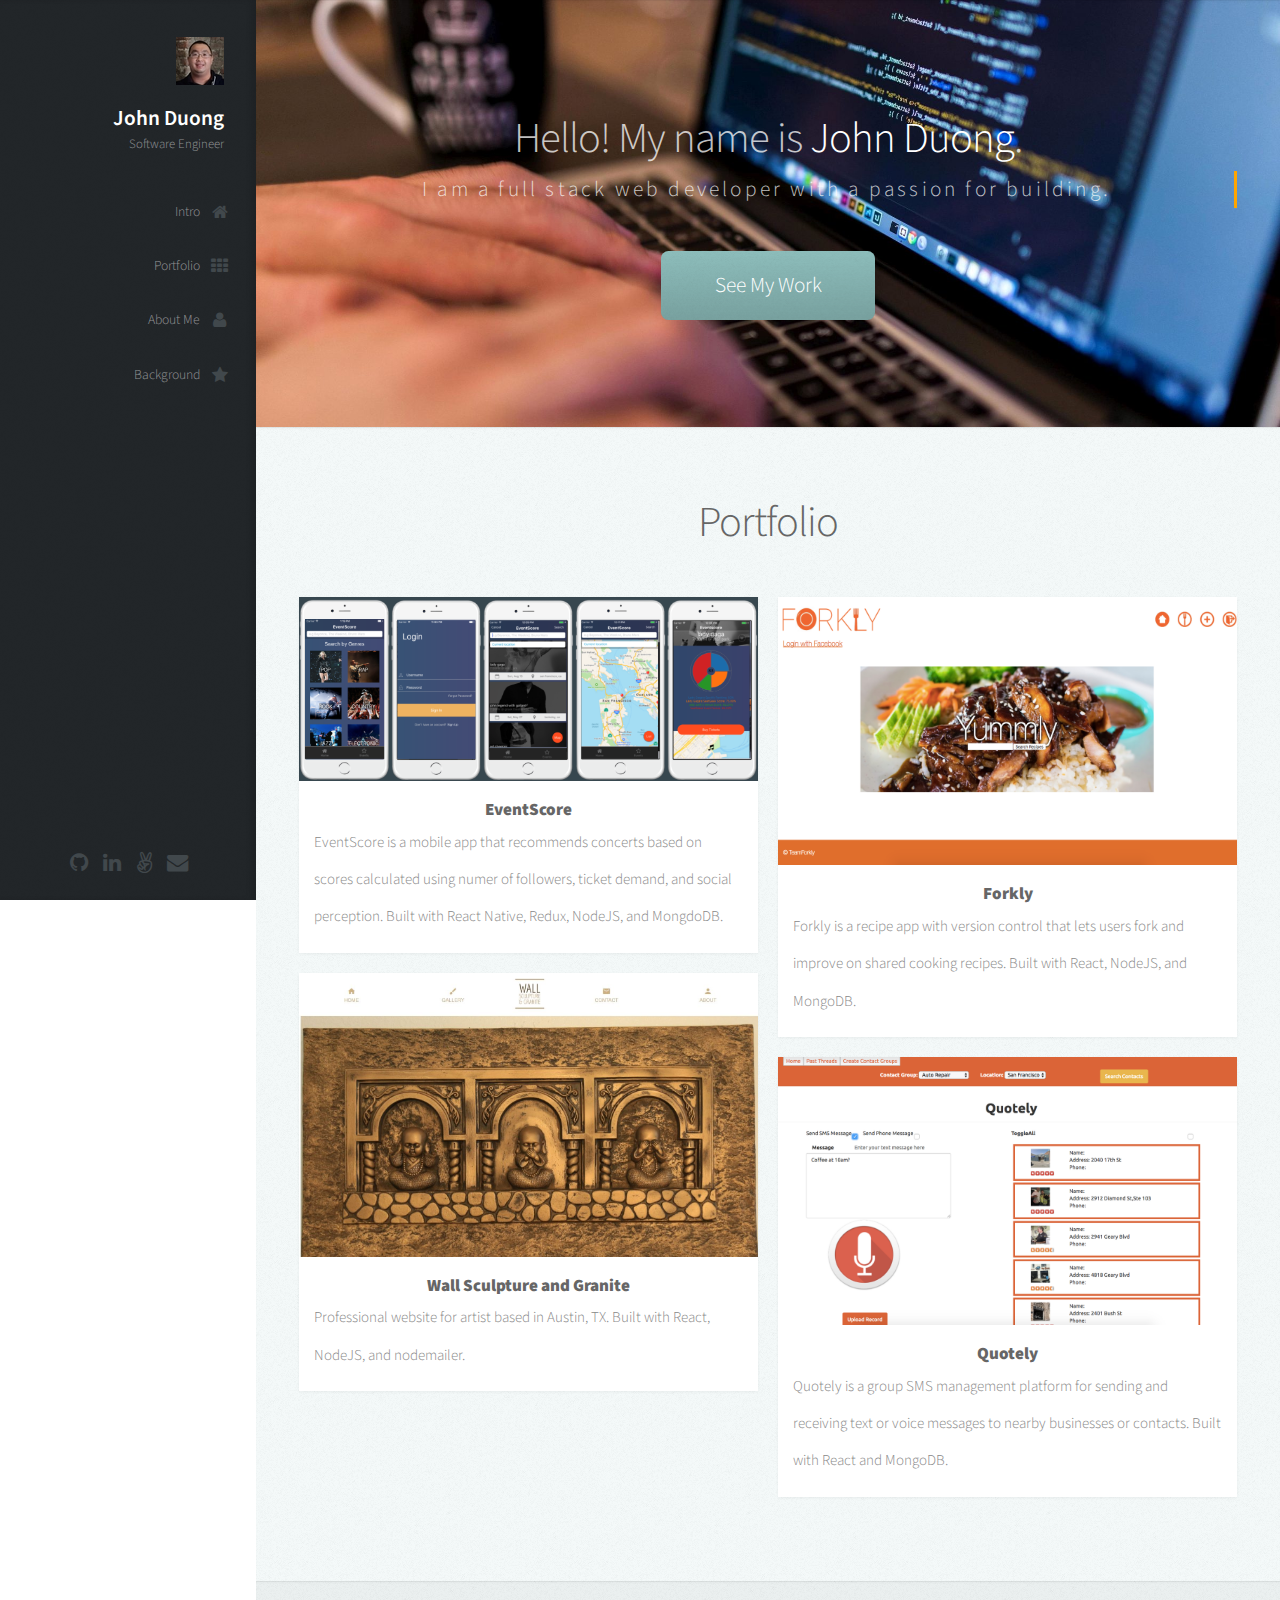
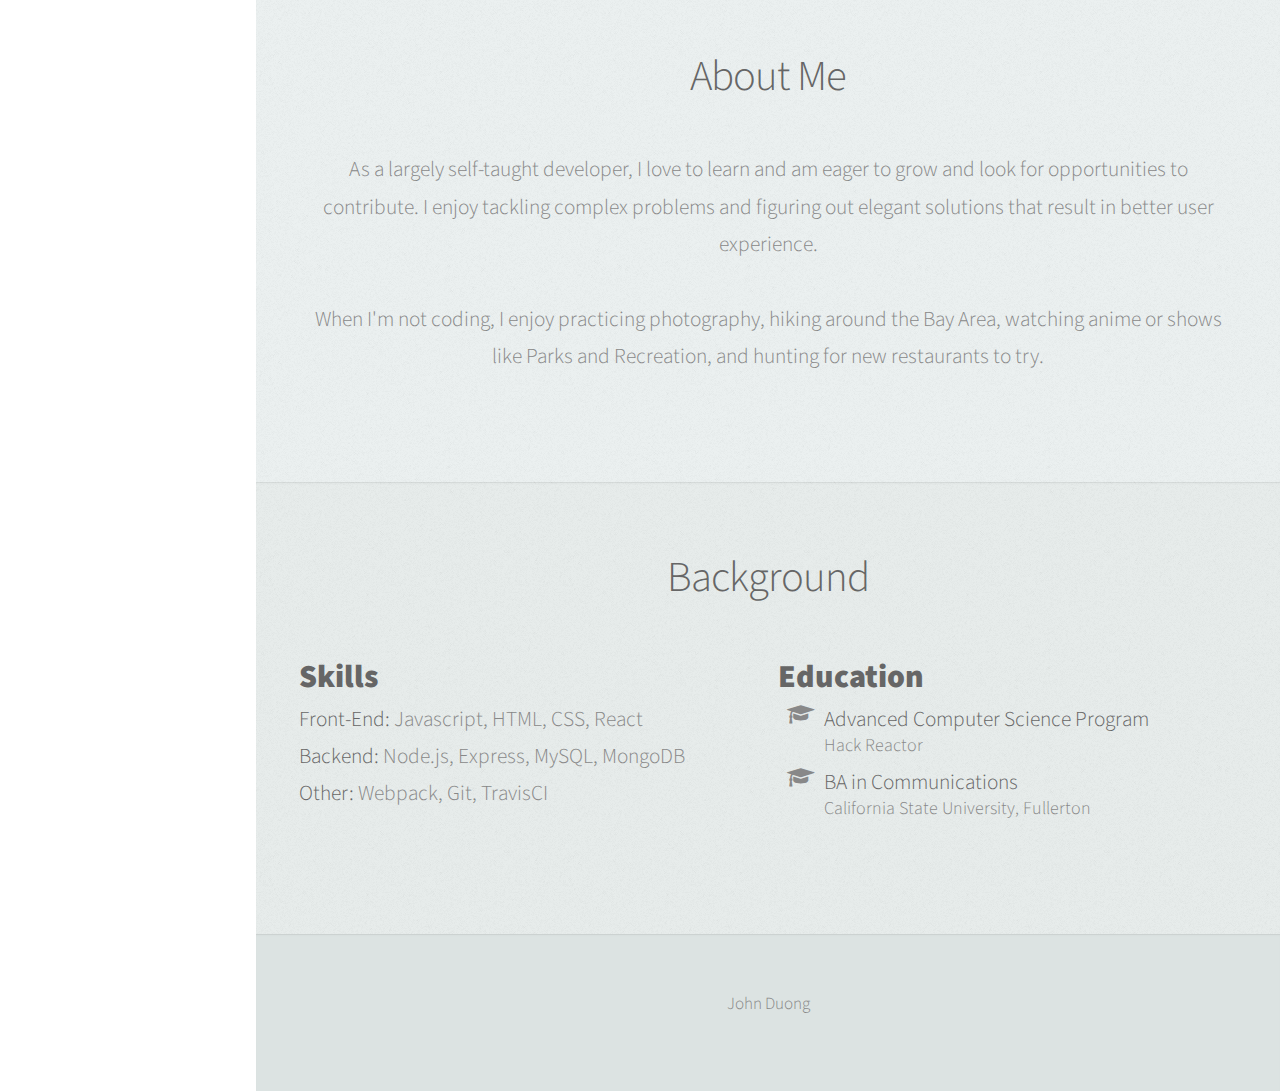
==== commit 5be3efe7: "changed layout" ====
--- a/docs/index.html
+++ b/docs/index.html
@@ -125,7 +125,6 @@
 
 				<div class="row">
 					<div class="4u 12u$(mobile)">
-
 						<article class="item">
 							<a href="https://github.com/johntduong/Eventscore" class="image fit">
 								<img src="img/eventscore.png" alt="" />
@@ -146,7 +145,6 @@
 								<p class="portdescription">Professional website for artist based in Austin, TX. Built with React, NodeJS, and nodemailer.</p>
 							</header>
 						</article>
-
 					</div>
 
 					<div class="4u 12u$(mobile)">
@@ -192,11 +190,11 @@
 					<h2>About Me</h2>
 				</header>
 
-				<p>As a largely self-taught developer, I love to learn and am eager to grow and look for opportunities to contribute.
+				<p>As a largely self-taught developer, I love to learn and am eager to grow and look for opportunities to contribute. I
+					enjoy tackling complex problems and figuring out elegant solutions that result in better user experience.
 					<br />
-					<br /> I enjoy tackling complex problems and figuring out elegant solutions that result in better user experience. When I'm
-					not coding, I enjoy practicing photography, hiking around the Bay Area, watching anime or shows like Parks and Recreation,
-					and hunting for new restaurants to try.
+					<br /> When I'm not coding, I enjoy practicing photography, hiking around the Bay Area, watching anime or shows like Parks
+					and Recreation, and hunting for new restaurants to try.
 				</p>
 
 			</div>
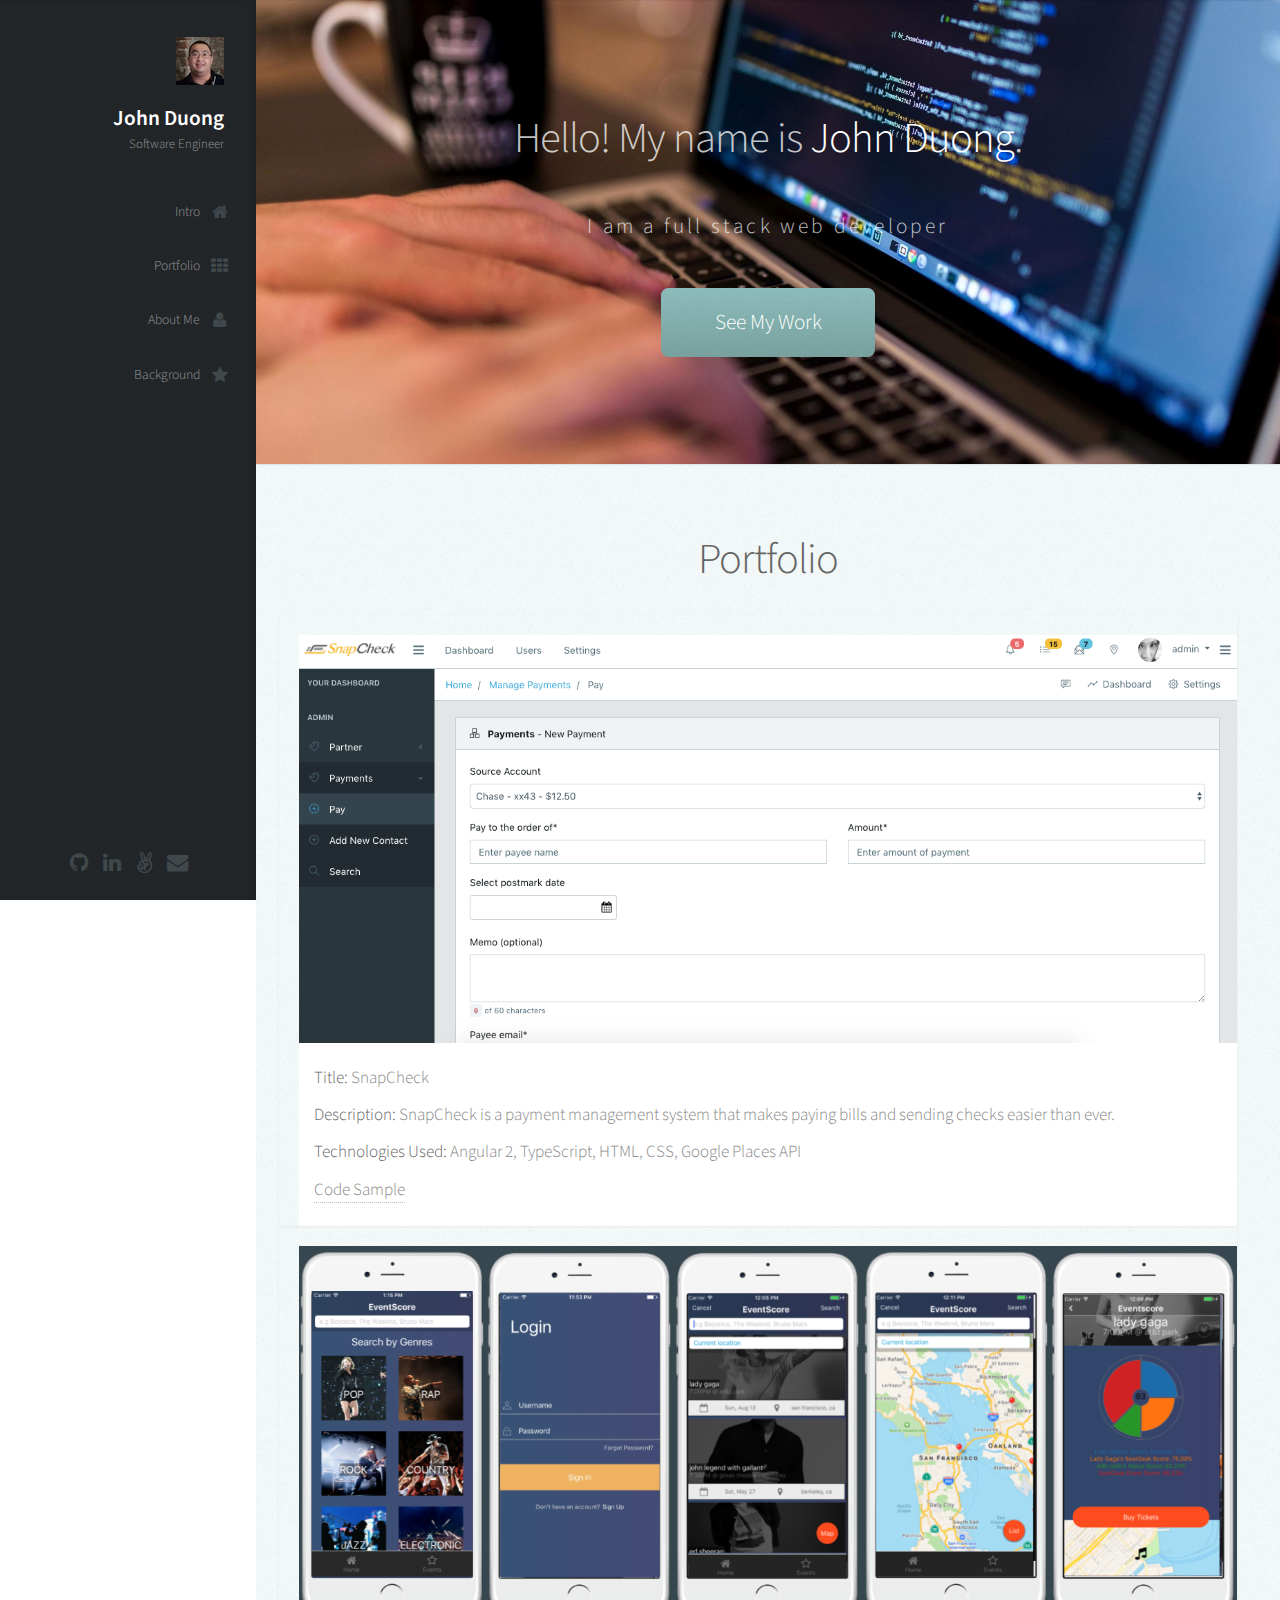
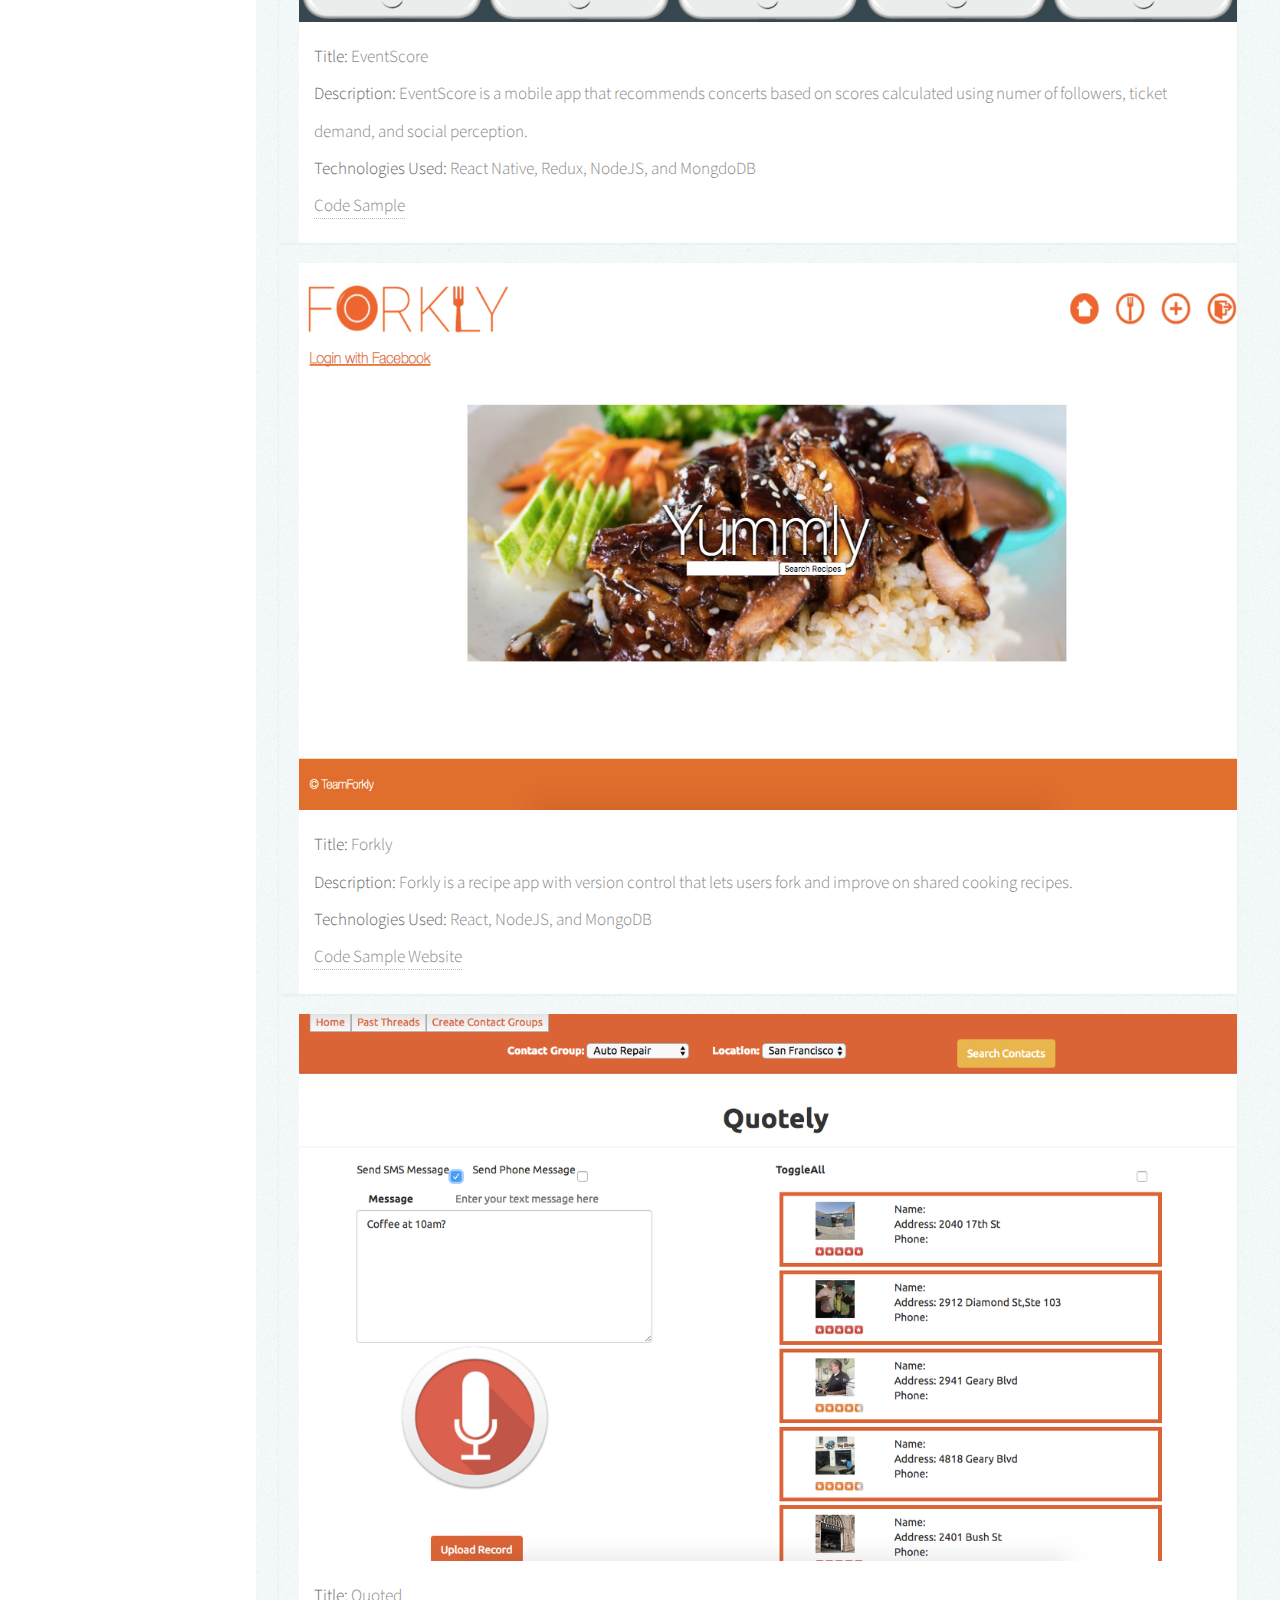
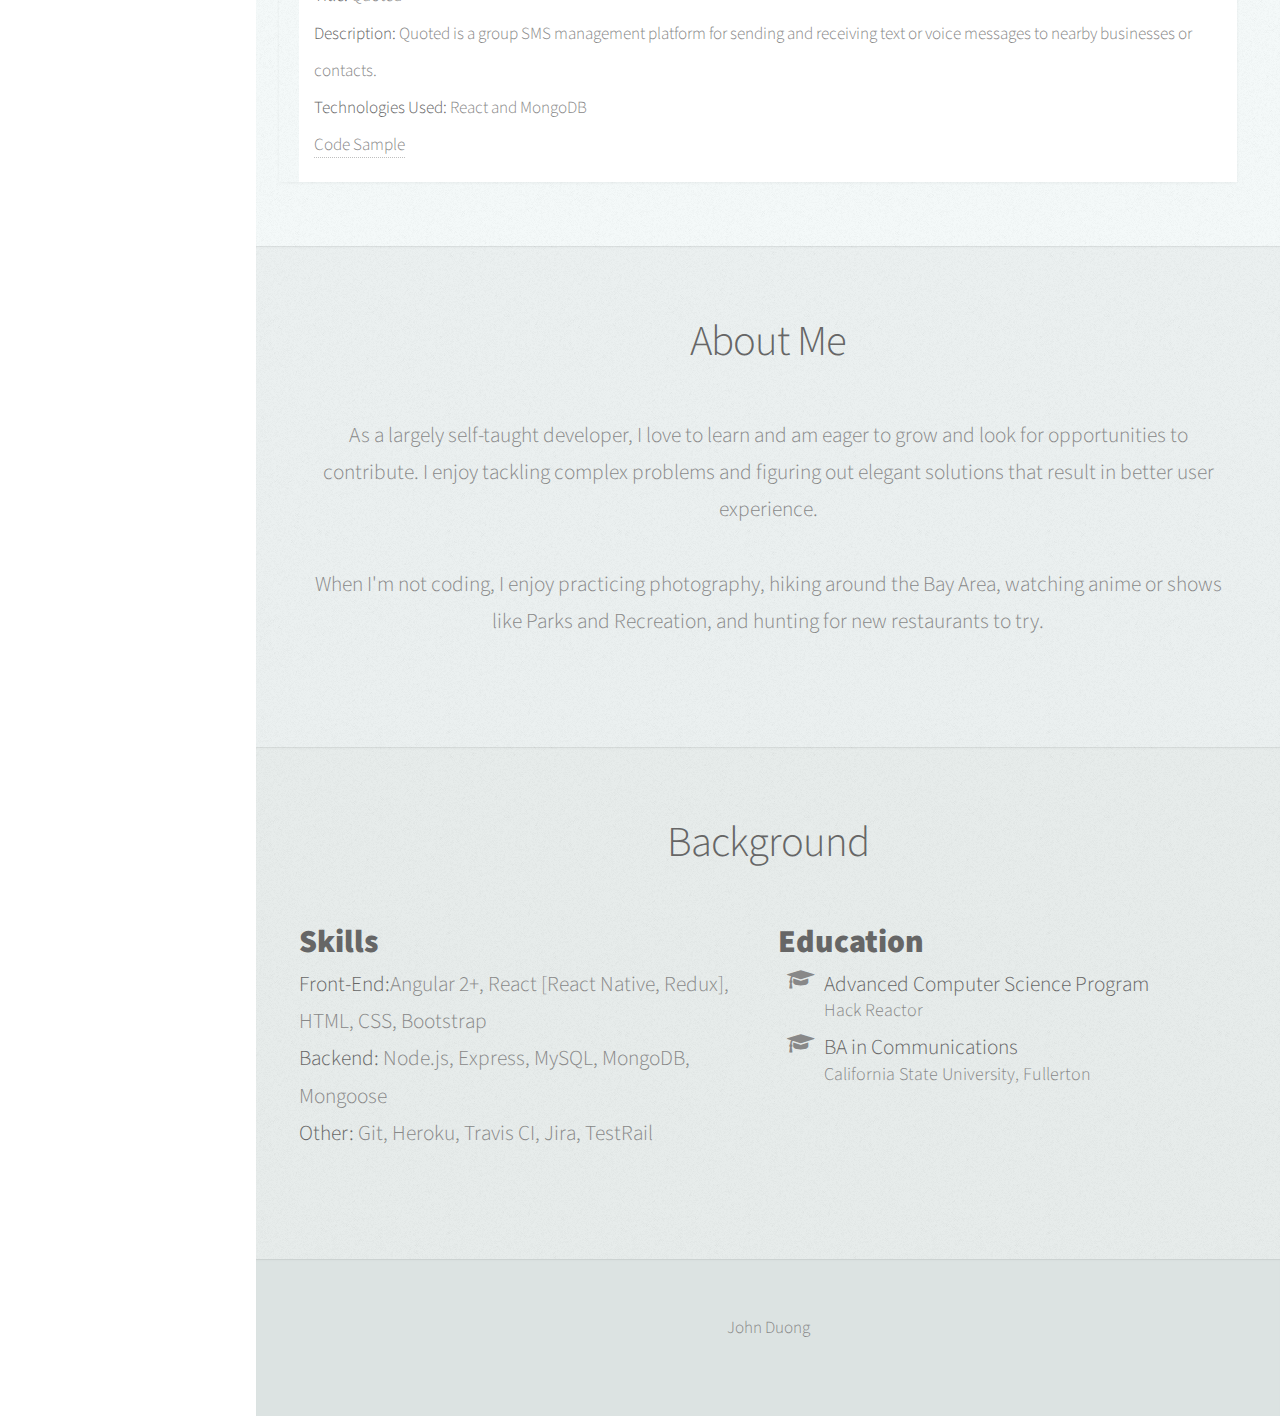
==== commit 56b02f1d: "changed card layout" ====
--- a/docs/index.html
+++ b/docs/index.html
@@ -102,10 +102,12 @@
 
 				<header class="typewriter">
 					<h2 class="alt">Hello! My name is
-						<strong>John Duong</strong>.</h2>
-					<p>I am a full stack web developer with a passion for building.
-						<br />
-					</p>
+						<strong>John Duong</strong>.
+					</h2>
+					<br />
+					<div class="typewriter-text">
+						<p>I am a full stack web developer</p>
+					</div>
 				</header>
 
 				<footer>
@@ -122,63 +124,88 @@
 				<header>
 					<h2>Portfolio</h2>
 				</header>
-
+				
 				<div class="row">
-					<div class="4u 12u$(mobile)">
-						<article class="item">
-							<a href="https://github.com/johntduong/Eventscore" class="image fit">
-								<img src="img/eventscore.png" alt="" />
-							</a>
-							<header>
-								<h3>EventScore</h3>
-								<p class="portdescription">EventScore is a mobile app that recommends concerts based on scores calculated using numer of followers, ticket demand,
-									and social perception. Built with React Native, Redux, NodeJS, and MongdoDB.</p>
-							</header>
-						</article>
-
-						<article class="item">
-							<a href="https://github.com/johntduong/datart-client" class="image fit">
-								<img src="img/wallsculpture.jpg" alt="" />
-							</a>
-							<header>
-								<h3>Wall Sculpture and Granite</h3>
-								<p class="portdescription">Professional website for artist based in Austin, TX. Built with React, NodeJS, and nodemailer.</p>
-							</header>
-						</article>
-					</div>
-
-					<div class="4u 12u$(mobile)">
-
-						<article class="item">
-							<a href="https://forkly-shielded-oasis-16105.herokuapp.com/" class="image fit">
-								<img src="img/forkly.png" alt="" />
-							</a>
-							<header>
-								<h3>Forkly</h3>
-								<p class="portdescription">Forkly is a recipe app with version control that lets users fork and improve on shared cooking recipes. Built with
-									React, NodeJS, and MongoDB.</p>
-							</header>
-						</article>
-
-						<article class="item">
-							<a href="https://github.com/johntduong/Quoted" class="image fit">
-								<img src="img/quotely.png" alt="" />
-							</a>
-							<header>
-								<h3>Quotely</h3>
-								<p class="portdescription">Quotely is a group SMS management platform for sending and receiving text or voice messages to nearby businesses
-									or contacts. Built with React and MongoDB.</p>
-							</header>
-						</article>
-
-					</div>
-
-					<div class="4u 12u$(mobile)">
-
-					</div>
+					<article class="item">
+						<!-- <div class="item-title"><h3>SnapCheck</h3></div> -->
+						<a href="https://github.com/mountainowl/webapp2.0/tree/john-dev/src/app/views/user" class="image fit">
+							<img src="img/snap1.png" alt="" />
+						</a>
+						<header>
+							<p class="portdescription"><strong>Title: </strong>SnapCheck</p>
+							<p class="portdescription"><strong>Description: </strong>SnapCheck is a payment management system that makes paying bills and sending checks easier than ever.</p>
+							<p class="portdescription"><strong>Technologies Used: </strong>Angular 2, TypeScript, HTML, CSS, Google Places API</p>
+							<p class="portdescription">
+								<a href="https://github.com/mountainowl/webapp2.0/tree/john-dev/src/app/views/user">Code Sample</a>
+							</p>
+						</header>
+					</article>
 				</div>
 
-
+				<div class="row">
+					<article class="item">
+						<a href="https://github.com/johntduong/Eventscore/blob/master/app/containers/Search.js" class="image fit">
+							<img src="img/eventscore.png" alt="" />
+						</a>
+						<header>
+							<!-- <h3>EventScore</h3> -->
+							<p class="portdescription">
+								<strong>Title: </strong>EventScore</p>
+							<p class="portdescription">
+								<strong>Description: </strong>EventScore is a mobile app that recommends concerts based on scores calculated using numer of followers, ticket demand, and
+								social perception.</p>
+							<p class="portdescription">
+								<strong>Technologies Used: </strong>React Native, Redux, NodeJS, and MongdoDB</p>
+							<p class="portdescription">
+								<a href="https://github.com/johntduong/Eventscore/blob/master/app/containers/Search.js">Code Sample</a>
+							</p>
+						</header>
+					</article>
+				</div>
+
+
+				<div class="row">
+					<article class="item">
+						<a href="https://forkly-shielded-oasis-16105.herokuapp.com/" class="image fit">
+							<img src="img/forkly.png" alt="" />
+						</a>
+						<header>
+							<!-- <h3>Forkly</h3> -->
+
+							<p class="portdescription">
+								<strong>Title: </strong>Forkly</p>
+							<p class="portdescription">
+								<strong>Description: </strong>Forkly is a recipe app with version control that lets users fork and improve on shared cooking recipes.</p>
+							<p class="portdescription">
+								<strong>Technologies Used: </strong>React, NodeJS, and MongoDB</p>
+							<p class="portdescription">
+								<a href="https://github.com/TeamForkly/Forkly/blob/master/react/src/recipeSearch.jsx">Code Sample</a>
+								<a href="https://forkly-shielded-oasis-16105.herokuapp.com/">Website</a>
+							</p>
+						</header>
+					</article>
+				</div>
+
+				<div class="row">
+					<article class="item">
+						<a href="https://github.com/TeamForkly/Quoted/blob/7f8e232c50c4de2760c1d7e90cbc0561049db59a/server/index.js" class="image fit">
+							<img src="img/quotely.png" alt="" />
+						</a>
+						<header>
+							<!-- <h3>Quotely</h3> -->
+
+							<p class="portdescription">
+								<strong>Title: </strong>Quoted</p>
+							<p class="portdescription">
+								<strong>Description: </strong>Quoted is a group SMS management platform for sending and receiving text or voice messages to nearby businesses or contacts.</p>
+							<p class="portdescription">
+								<strong>Technologies Used: </strong>React and MongoDB</p>
+							<p class="portdescription">
+								<a href="https://github.com/TeamForkly/Quoted/blob/7f8e232c50c4de2760c1d7e90cbc0561049db59a/server/index.js">Code Sample</a>
+							</p>
+						</header>
+					</article>
+				</div>
 			</div>
 		</section>
 
@@ -214,11 +241,11 @@
 							<h3 class="backgroundheader">Skills</h3>
 							<ul>
 								<li>
-									<b>Front-End:</b> Javascript, HTML, CSS, React</li>
-								<li>
-									<b>Backend:</b> Node.js, Express, MySQL, MongoDB</li>
-								<li>
-									<b>Other:</b> Webpack, Git, TravisCI</li>
+									<b>Front-End:</b>Angular 2+, React [React Native, Redux], HTML, CSS, Bootstrap</li>
+								<li>
+									<b>Backend:</b> Node.js, Express, MySQL, MongoDB, Mongoose</li>
+								<li>
+									<b>Other:</b> Git, Heroku, Travis CI, Jira, TestRail</li>
 							</ul>
 						</div>
 
--- a/docs/css/main.css
+++ b/docs/css/main.css
@@ -1620,9 +1620,9 @@
 
 	.portdescription {
 		margin: 0 0 0 0;
-    font-size: 15px;
-    padding: 0 15px;
-    text-align: left;
+		/* font-size: 15px; */
+		padding: 0 15px;
+		text-align: left;
 	}
 
 	footer {
@@ -2224,13 +2224,13 @@
 			}
 
 .typewriter p {
-	overflow: hidden; /* Ensures the content is not revealed until the animation */
-  border-right: .15em solid orange; /* The typwriter cursor */
+  overflow: hidden; /* Ensures the content is not revealed until the animation */
+  /* border-right: .15em solid rgb(235, 235, 235); The typwriter cursor */
   white-space: nowrap; /* Keeps the content on a single line */
   margin: 0 auto; /* Gives that scrolling effect as the typing happens */
   letter-spacing: .15em; /* Adjust as needed */
   animation: 
-    typing 3.5s steps(40, end),
+    typing 4s steps(40, end),
     blink-caret .75s step-end infinite;
 }
 
@@ -2241,7 +2241,7 @@
 
 @keyframes blink-caret {
   from, to { border-color: transparent }
-  50% { border-color: orange; }
+  50% { border-color: rgb(240, 240, 240); }
 }
 
 /* Wide */
@@ -2604,3 +2604,7 @@
 				}
 
 	}
+
+	.col {
+		width: 50%;
+	}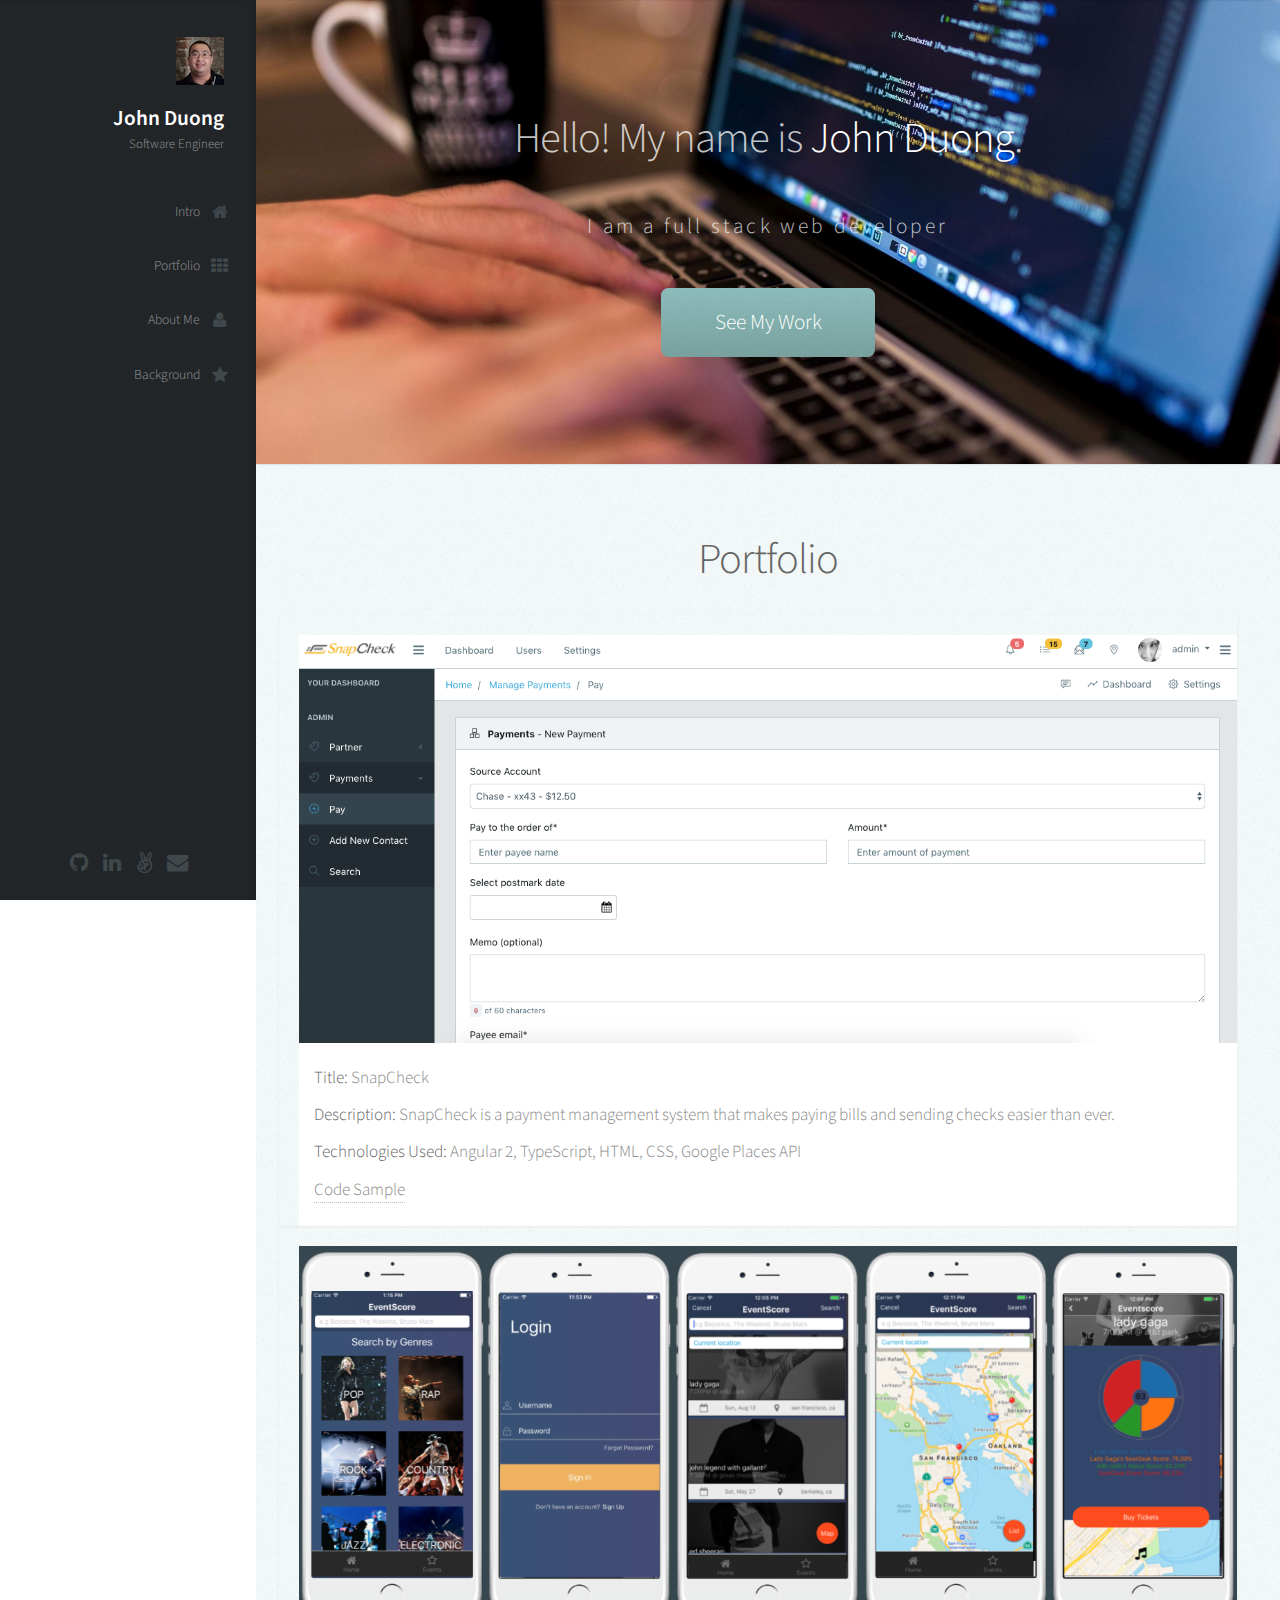
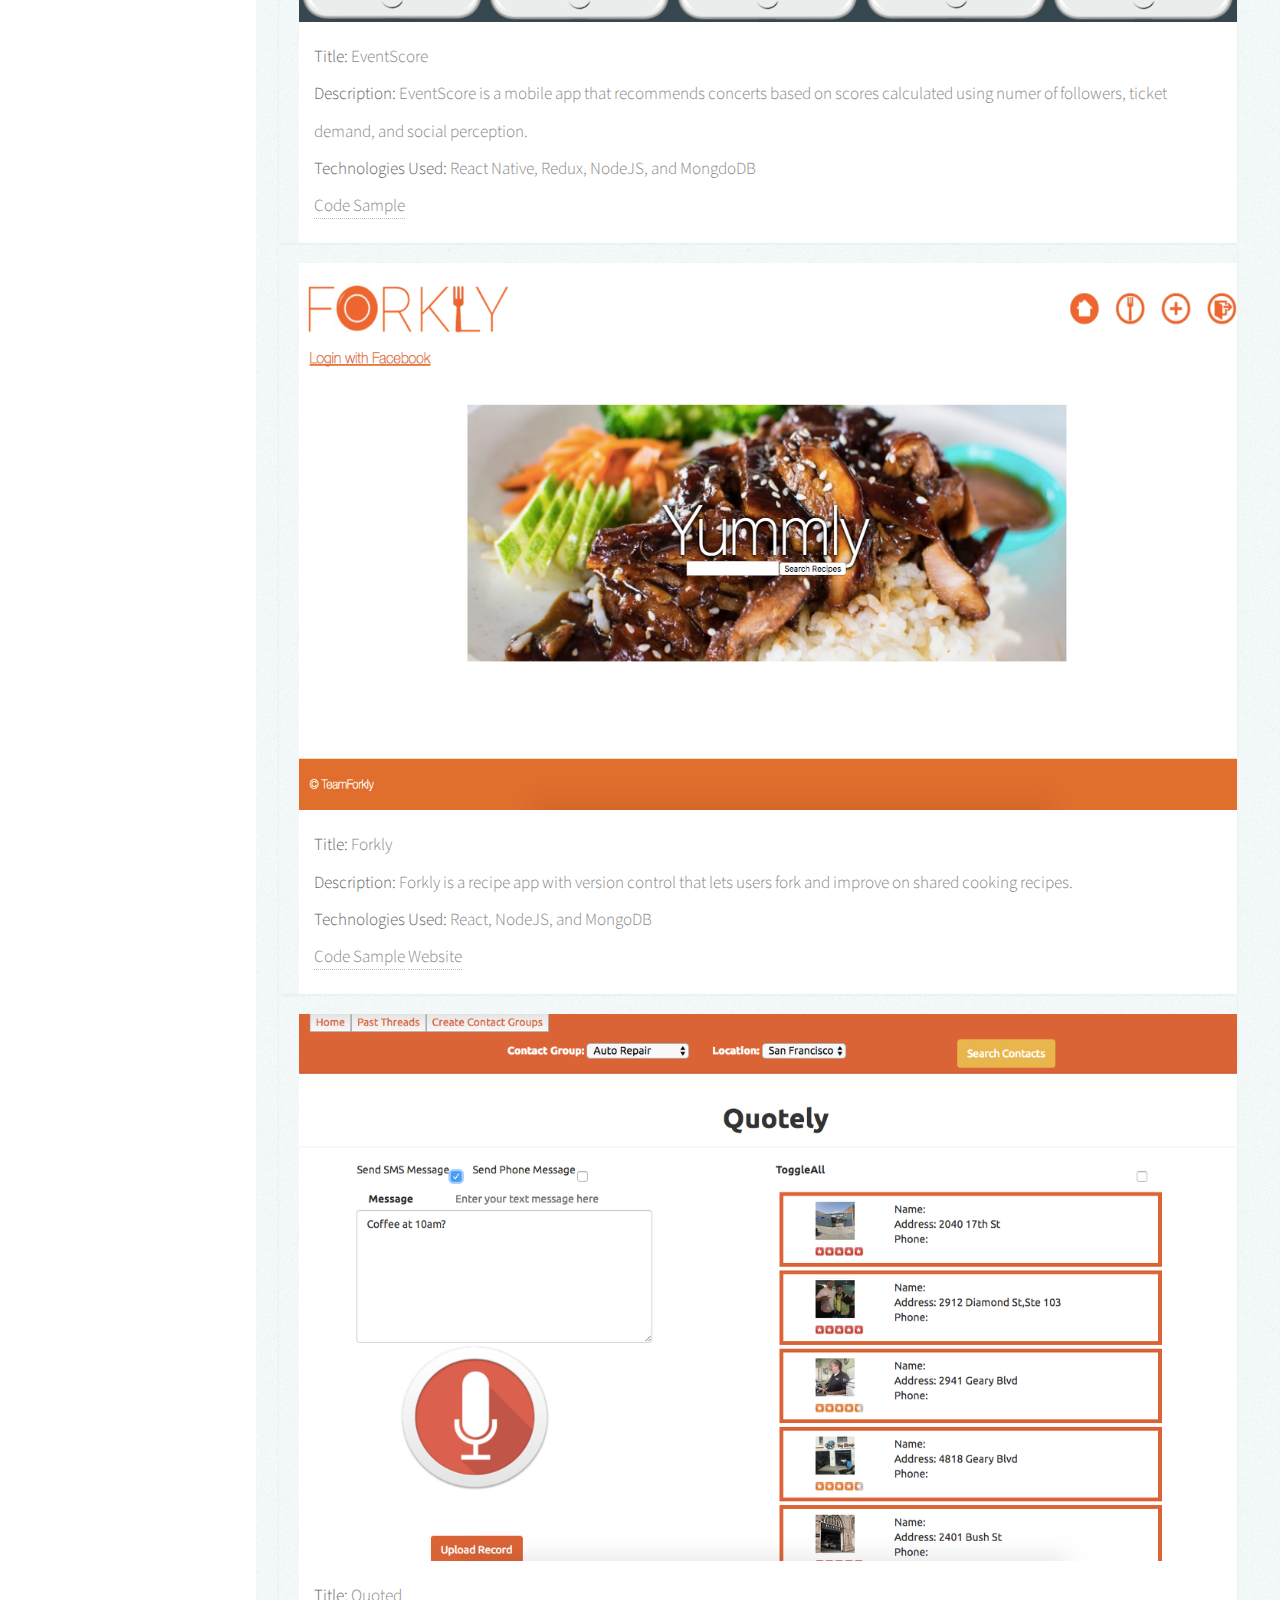
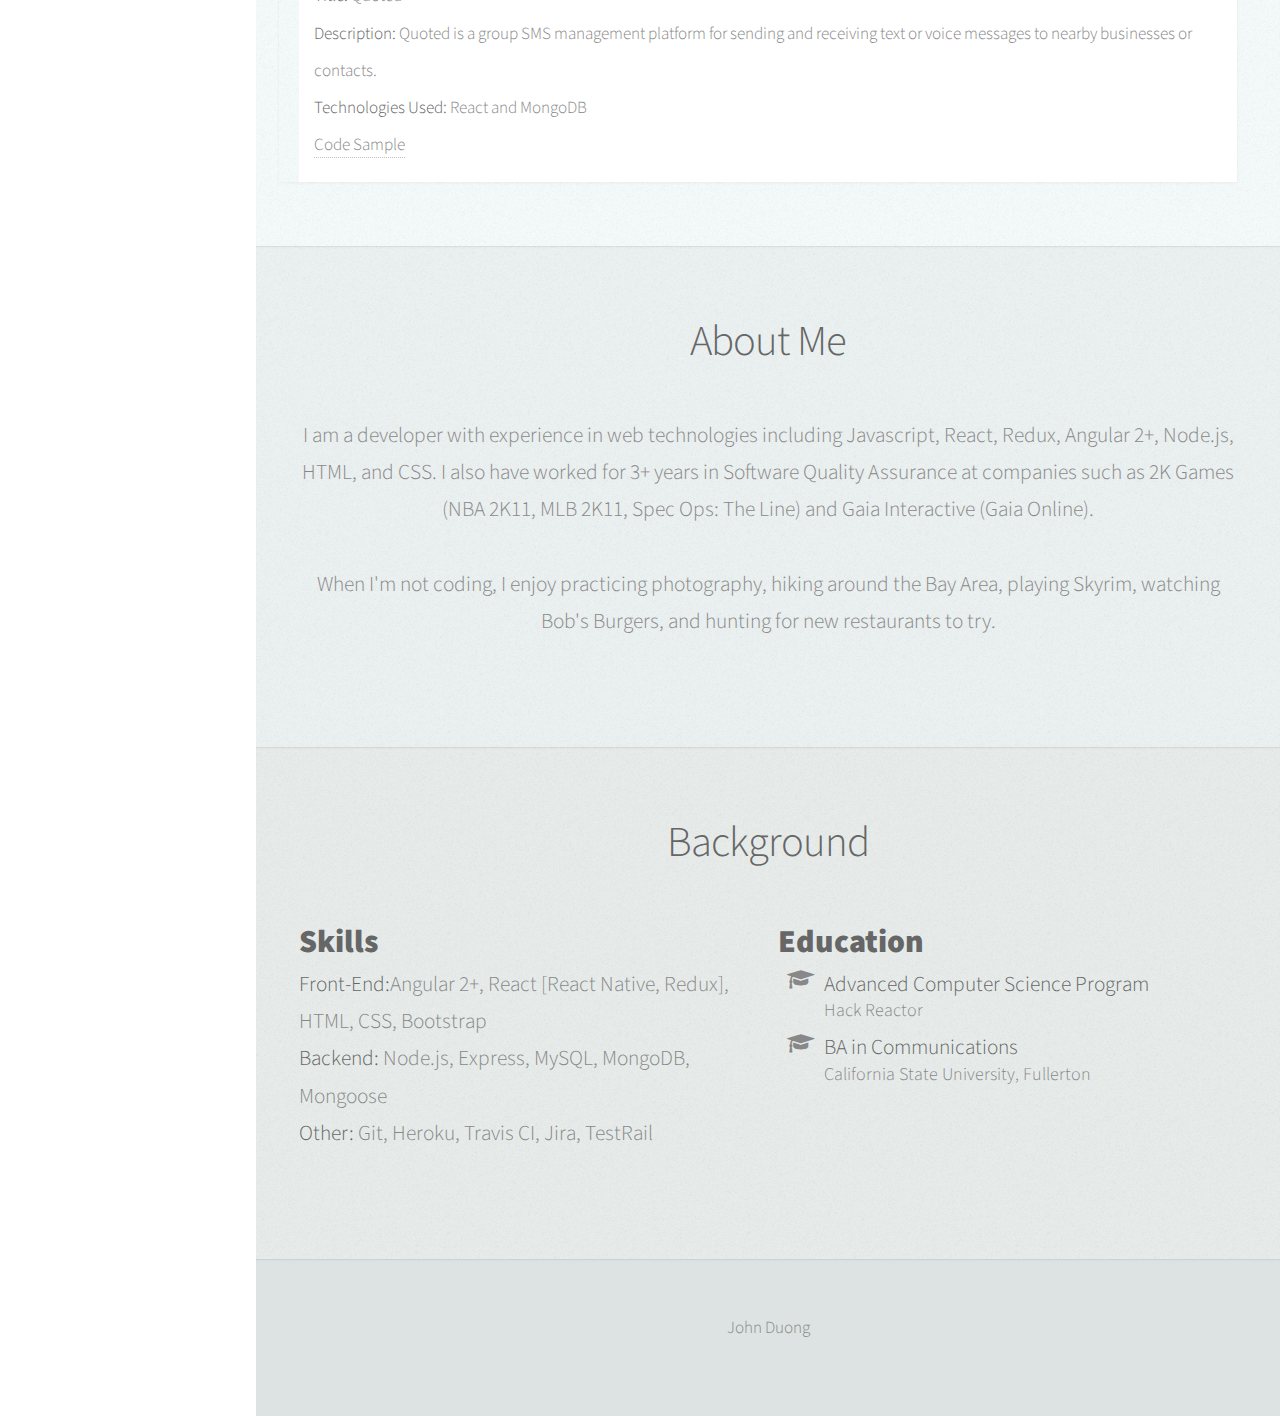
==== commit 53edfe34: "changed personal description" ====
--- a/docs/index.html
+++ b/docs/index.html
@@ -217,11 +217,12 @@
 					<h2>About Me</h2>
 				</header>
 
-				<p>As a largely self-taught developer, I love to learn and am eager to grow and look for opportunities to contribute. I
-					enjoy tackling complex problems and figuring out elegant solutions that result in better user experience.
+				<p>I am a developer with experience in web technologies including Javascript, React, Redux, Angular 2+, Node.js, HTML, and CSS.
+				I also have worked for 3+ years in Software Quality Assurance at companies such as 2K Games (NBA 2K11, MLB 2K11, Spec Ops:
+				The Line) and Gaia Interactive (Gaia Online).
 					<br />
-					<br /> When I'm not coding, I enjoy practicing photography, hiking around the Bay Area, watching anime or shows like Parks
-					and Recreation, and hunting for new restaurants to try.
+					<br /> When I'm not coding, I enjoy practicing photography, hiking around the Bay Area, playing Skyrim, watching Bob's Burgers,
+					and hunting for new restaurants to try.
 				</p>
 
 			</div>
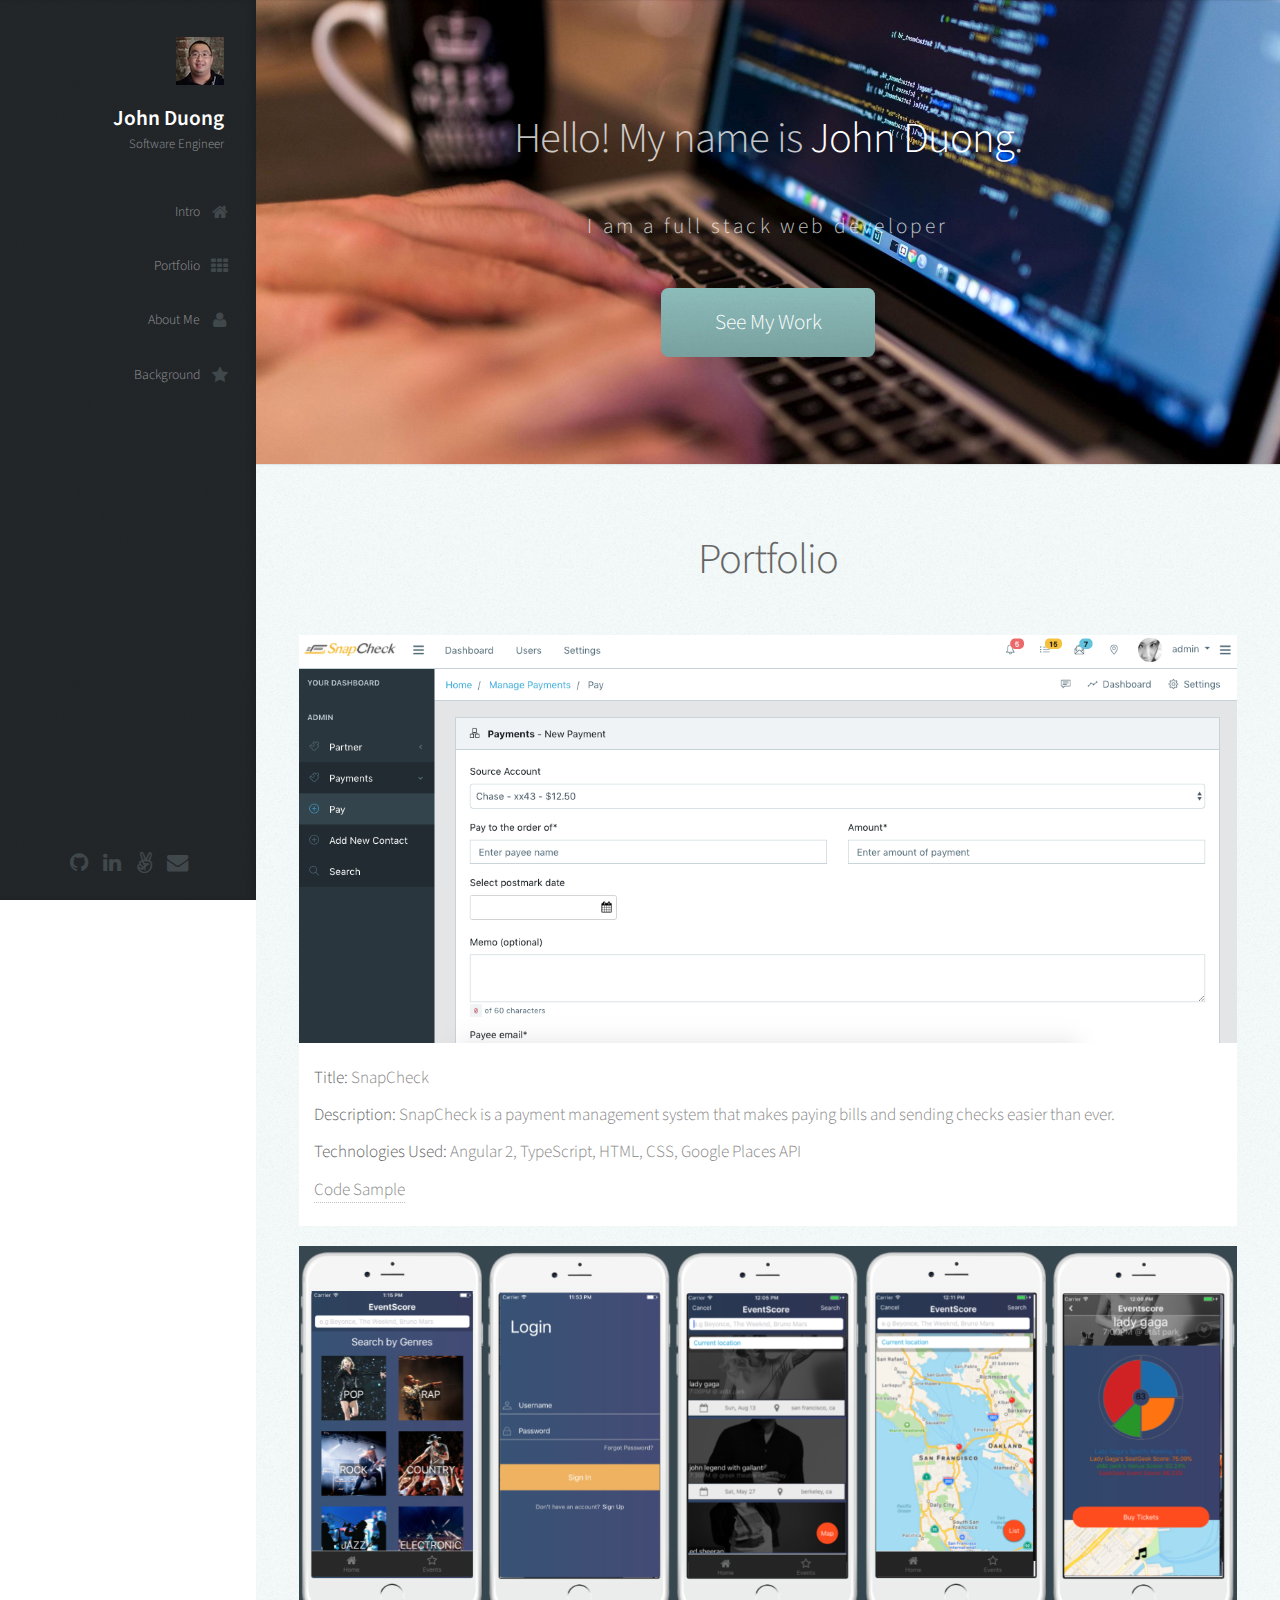
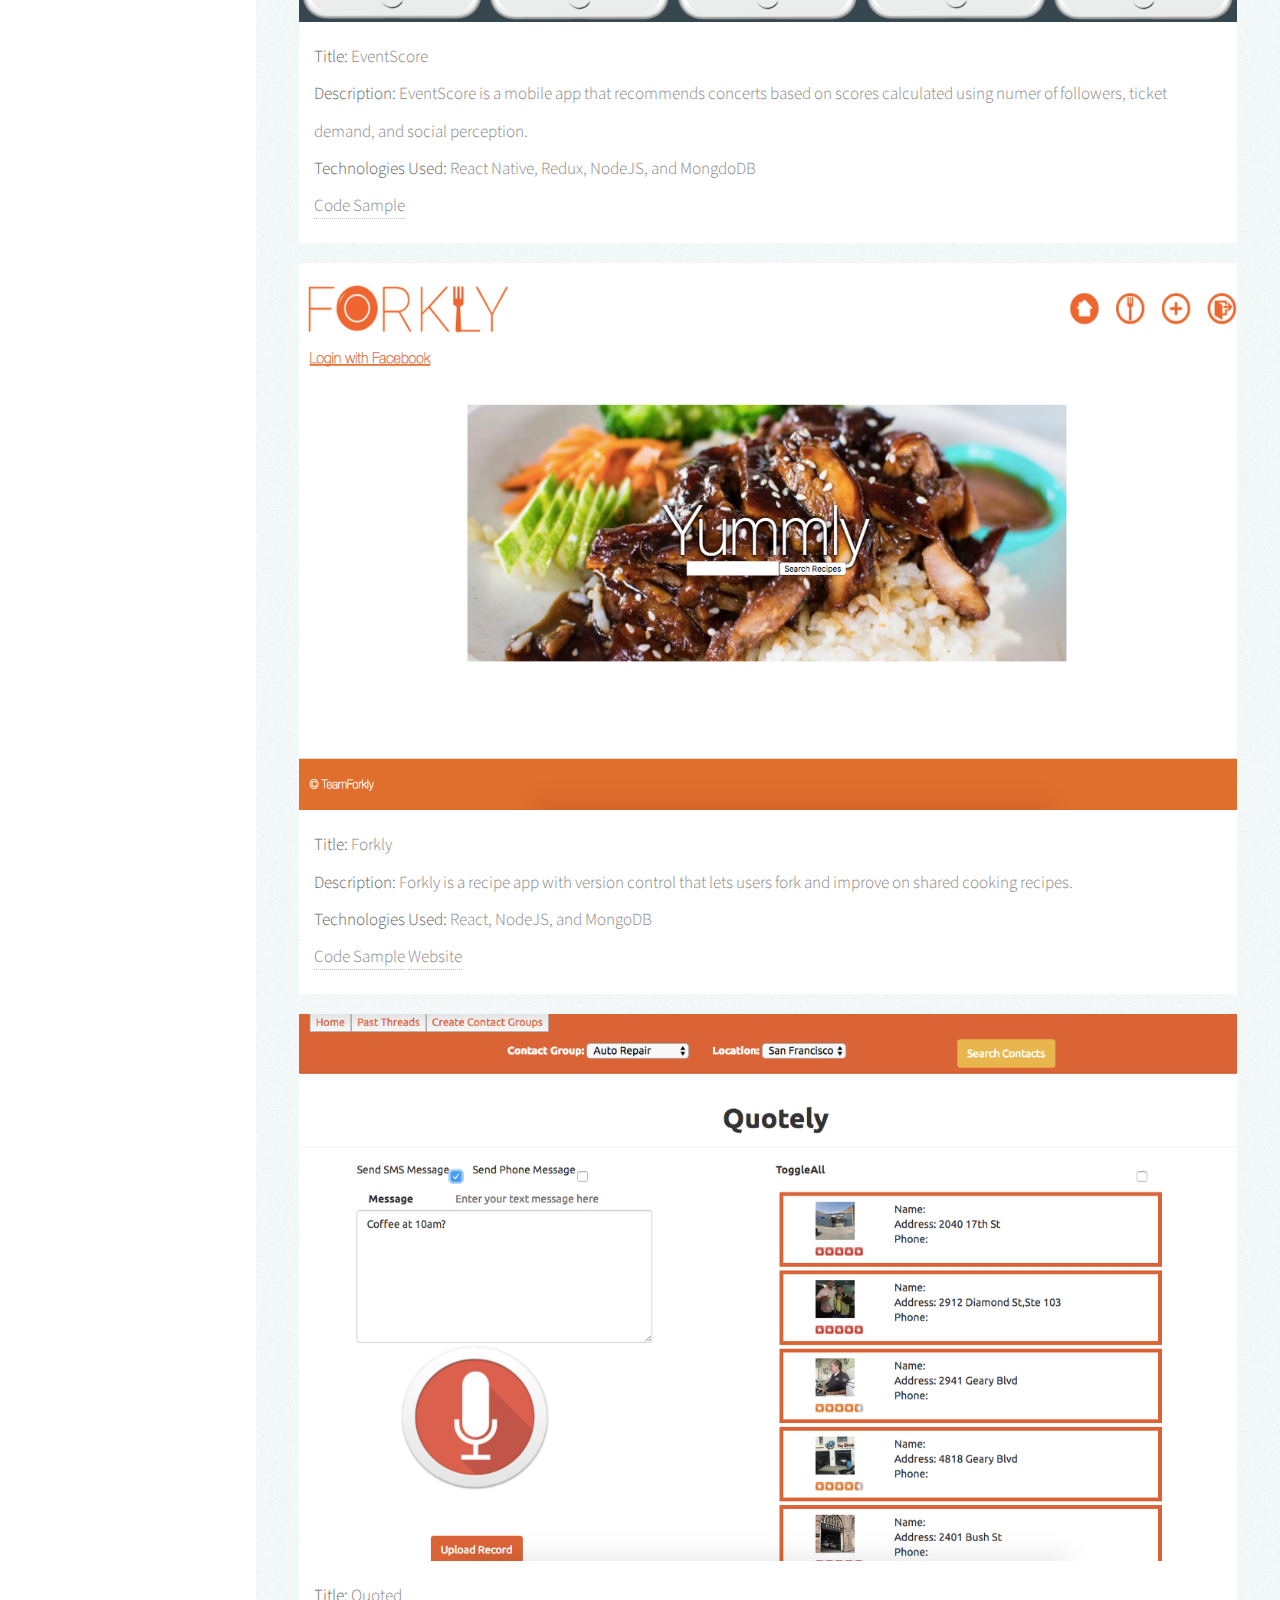
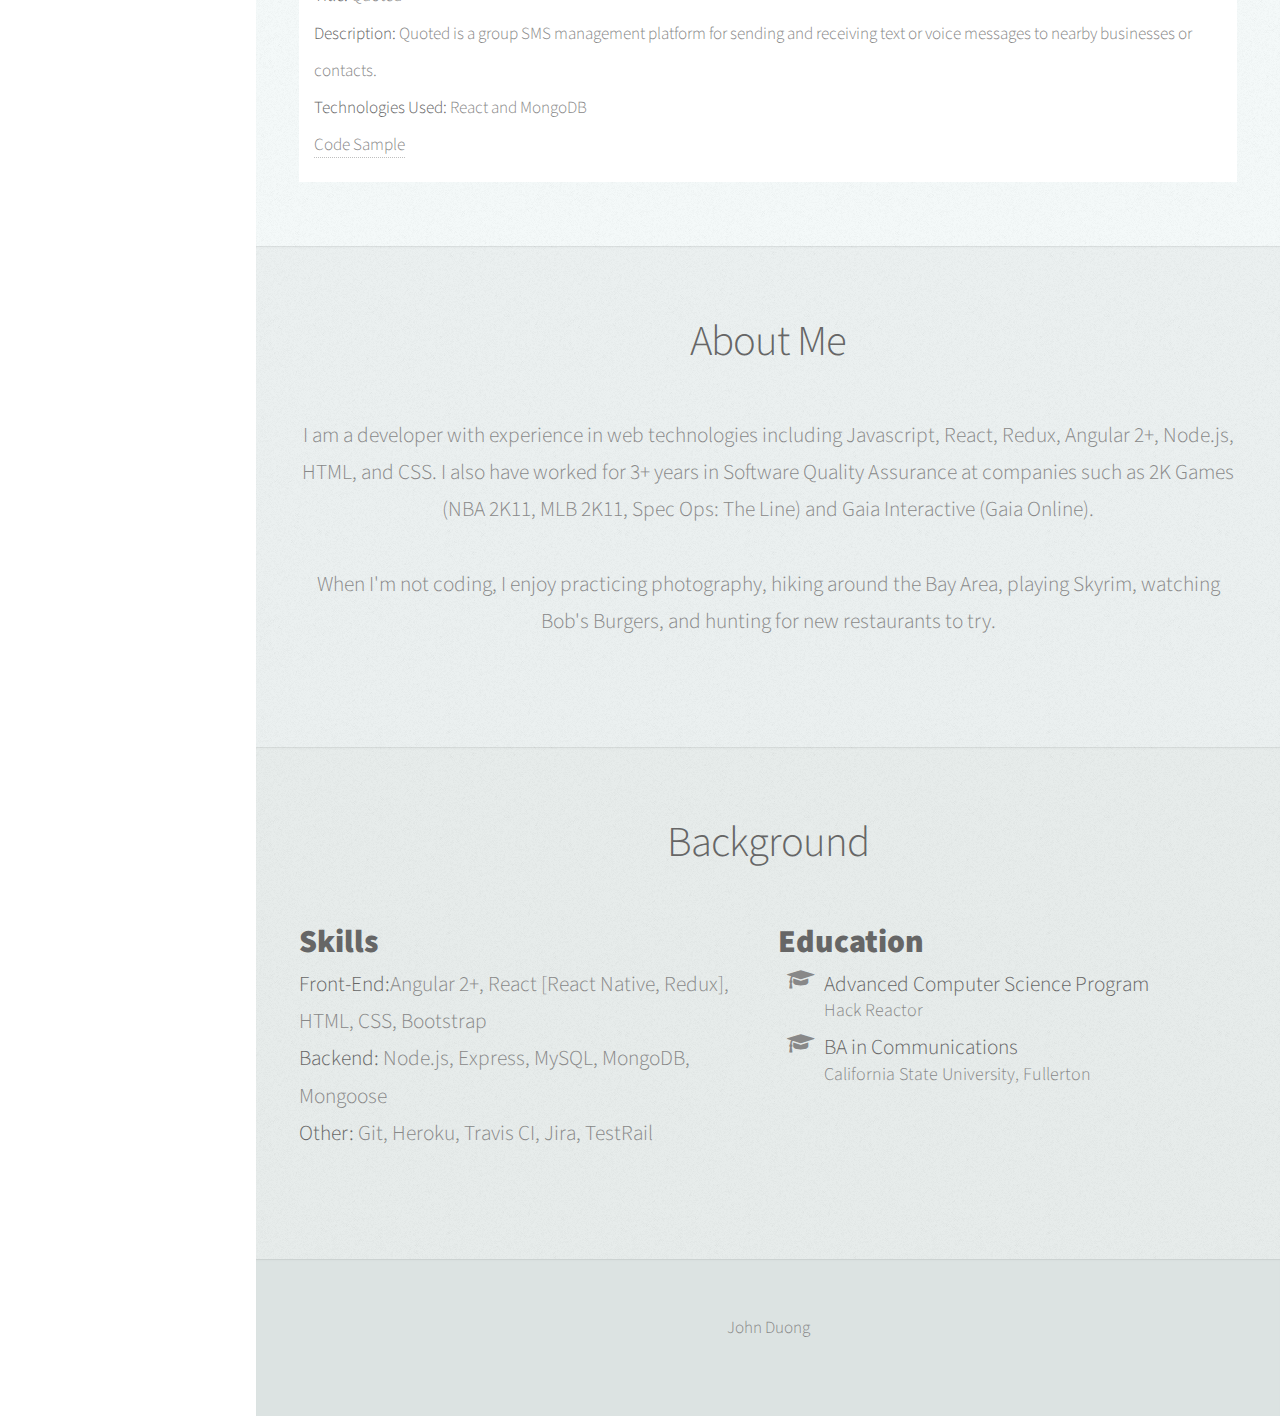
==== commit 6063cb1f: "updated sample for snapcheck" ====
--- a/docs/index.html
+++ b/docs/index.html
@@ -124,7 +124,7 @@
 				<header>
 					<h2>Portfolio</h2>
 				</header>
-				
+
 				<div class="row">
 					<article class="item">
 						<!-- <div class="item-title"><h3>SnapCheck</h3></div> -->
@@ -132,11 +132,15 @@
 							<img src="img/snap1.png" alt="" />
 						</a>
 						<header>
-							<p class="portdescription"><strong>Title: </strong>SnapCheck</p>
-							<p class="portdescription"><strong>Description: </strong>SnapCheck is a payment management system that makes paying bills and sending checks easier than ever.</p>
-							<p class="portdescription"><strong>Technologies Used: </strong>Angular 2, TypeScript, HTML, CSS, Google Places API</p>
-							<p class="portdescription">
-								<a href="https://github.com/mountainowl/webapp2.0/tree/john-dev/src/app/views/user">Code Sample</a>
+							<p class="portdescription">
+								<strong>Title: </strong>SnapCheck</p>
+							<p class="portdescription">
+								<strong>Description: </strong>SnapCheck is a payment management system that makes paying bills and sending checks easier
+								than ever.</p>
+							<p class="portdescription">
+								<strong>Technologies Used: </strong>Angular 2, TypeScript, HTML, CSS, Google Places API</p>
+							<p class="portdescription">
+								<a href="https://bit.ly/2IhdWA3">Code Sample</a>
 							</p>
 						</header>
 					</article>
@@ -152,8 +156,8 @@
 							<p class="portdescription">
 								<strong>Title: </strong>EventScore</p>
 							<p class="portdescription">
-								<strong>Description: </strong>EventScore is a mobile app that recommends concerts based on scores calculated using numer of followers, ticket demand, and
-								social perception.</p>
+								<strong>Description: </strong>EventScore is a mobile app that recommends concerts based on scores calculated using numer
+								of followers, ticket demand, and social perception.</p>
 							<p class="portdescription">
 								<strong>Technologies Used: </strong>React Native, Redux, NodeJS, and MongdoDB</p>
 							<p class="portdescription">
@@ -175,7 +179,8 @@
 							<p class="portdescription">
 								<strong>Title: </strong>Forkly</p>
 							<p class="portdescription">
-								<strong>Description: </strong>Forkly is a recipe app with version control that lets users fork and improve on shared cooking recipes.</p>
+								<strong>Description: </strong>Forkly is a recipe app with version control that lets users fork and improve on shared cooking
+								recipes.</p>
 							<p class="portdescription">
 								<strong>Technologies Used: </strong>React, NodeJS, and MongoDB</p>
 							<p class="portdescription">
@@ -197,7 +202,8 @@
 							<p class="portdescription">
 								<strong>Title: </strong>Quoted</p>
 							<p class="portdescription">
-								<strong>Description: </strong>Quoted is a group SMS management platform for sending and receiving text or voice messages to nearby businesses or contacts.</p>
+								<strong>Description: </strong>Quoted is a group SMS management platform for sending and receiving text or voice messages
+								to nearby businesses or contacts.</p>
 							<p class="portdescription">
 								<strong>Technologies Used: </strong>React and MongoDB</p>
 							<p class="portdescription">
@@ -217,9 +223,9 @@
 					<h2>About Me</h2>
 				</header>
 
-				<p>I am a developer with experience in web technologies including Javascript, React, Redux, Angular 2+, Node.js, HTML, and CSS.
-				I also have worked for 3+ years in Software Quality Assurance at companies such as 2K Games (NBA 2K11, MLB 2K11, Spec Ops:
-				The Line) and Gaia Interactive (Gaia Online).
+				<p>I am a developer with experience in web technologies including Javascript, React, Redux, Angular 2+, Node.js, HTML, and
+					CSS. I also have worked for 3+ years in Software Quality Assurance at companies such as 2K Games (NBA 2K11, MLB 2K11,
+					Spec Ops: The Line) and Gaia Interactive (Gaia Online).
 					<br />
 					<br /> When I'm not coding, I enjoy practicing photography, hiking around the Bay Area, playing Skyrim, watching Bob's Burgers,
 					and hunting for new restaurants to try.
--- a/docs/css/main.css
+++ b/docs/css/main.css
@@ -1959,7 +1959,7 @@
 /* Item */
 
 	.item {
-		box-shadow: 0 0.05em 0.15em 0 rgba(0, 0, 0, 0.05);
+		/* box-shadow: 0 0.05em 0.15em 0 rgba(0, 0, 0, 0.05); */
 		margin-bottom: 40px;
 	}
 
